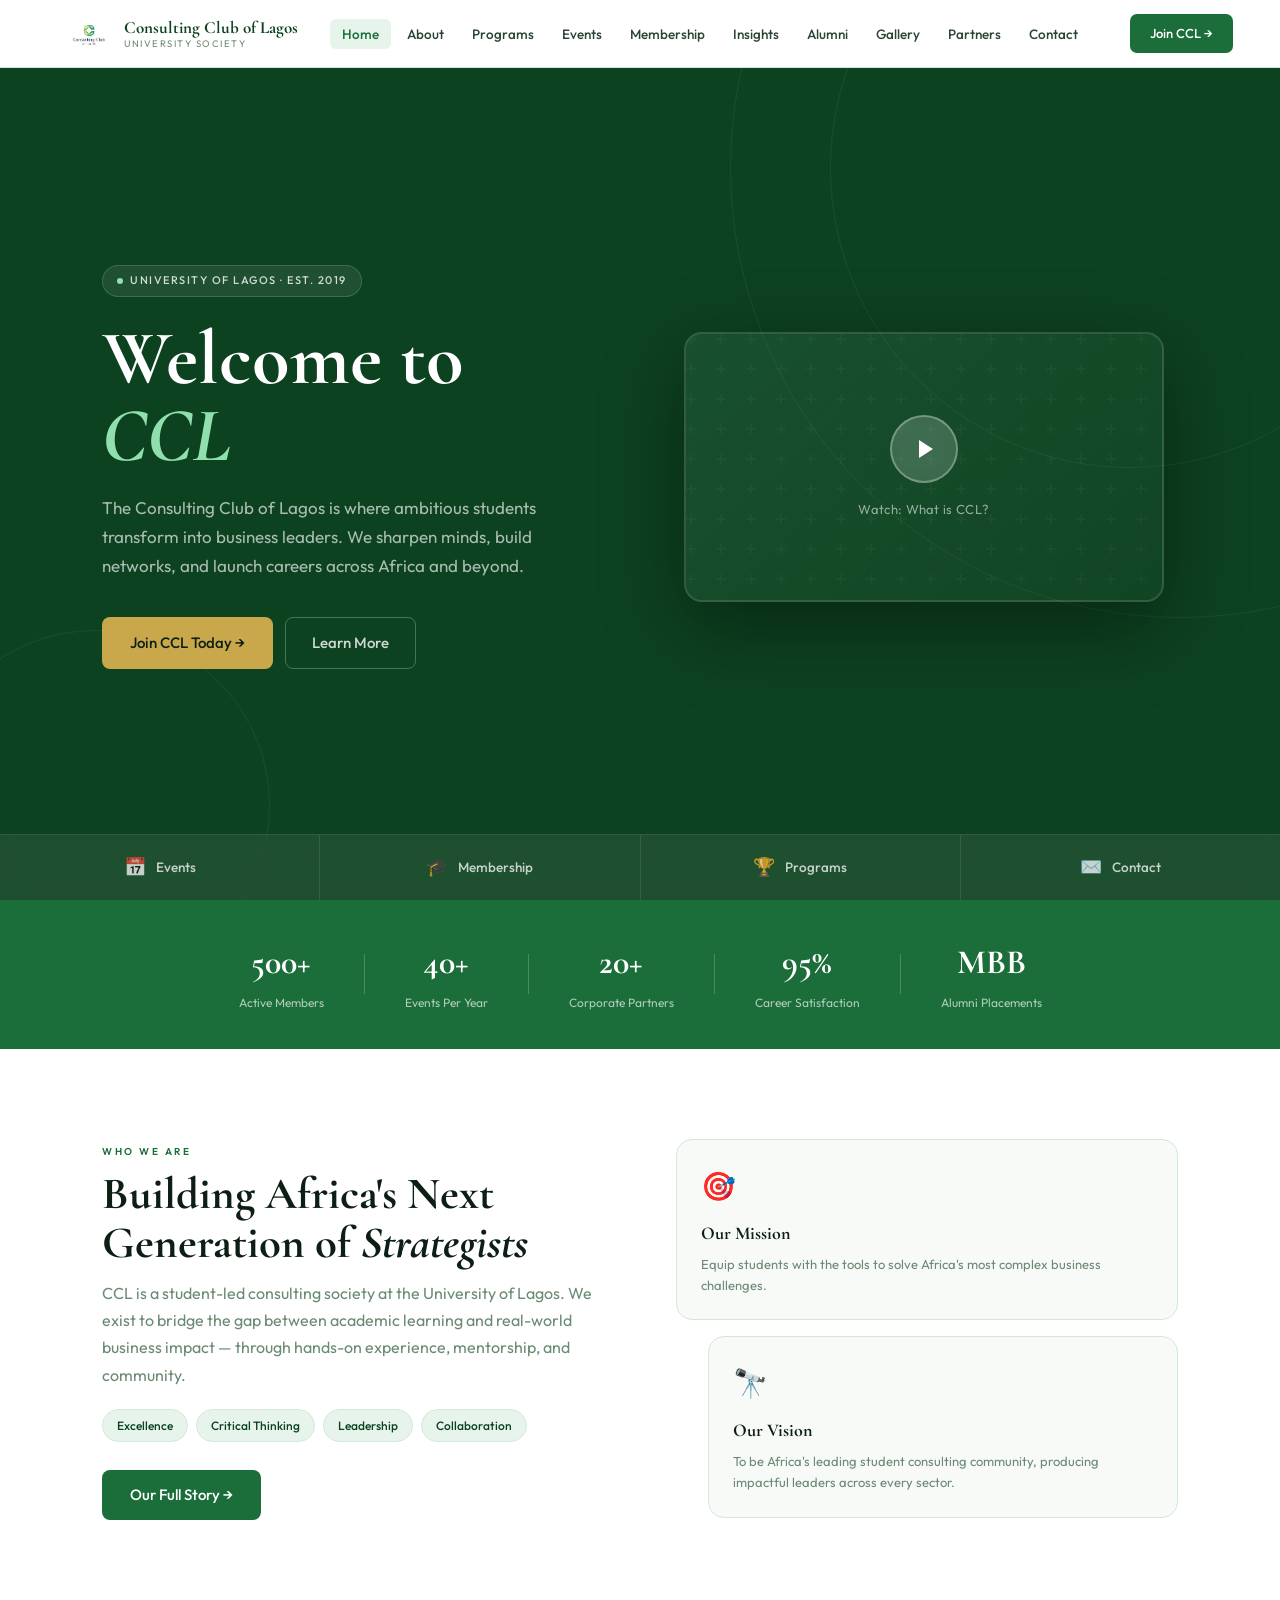
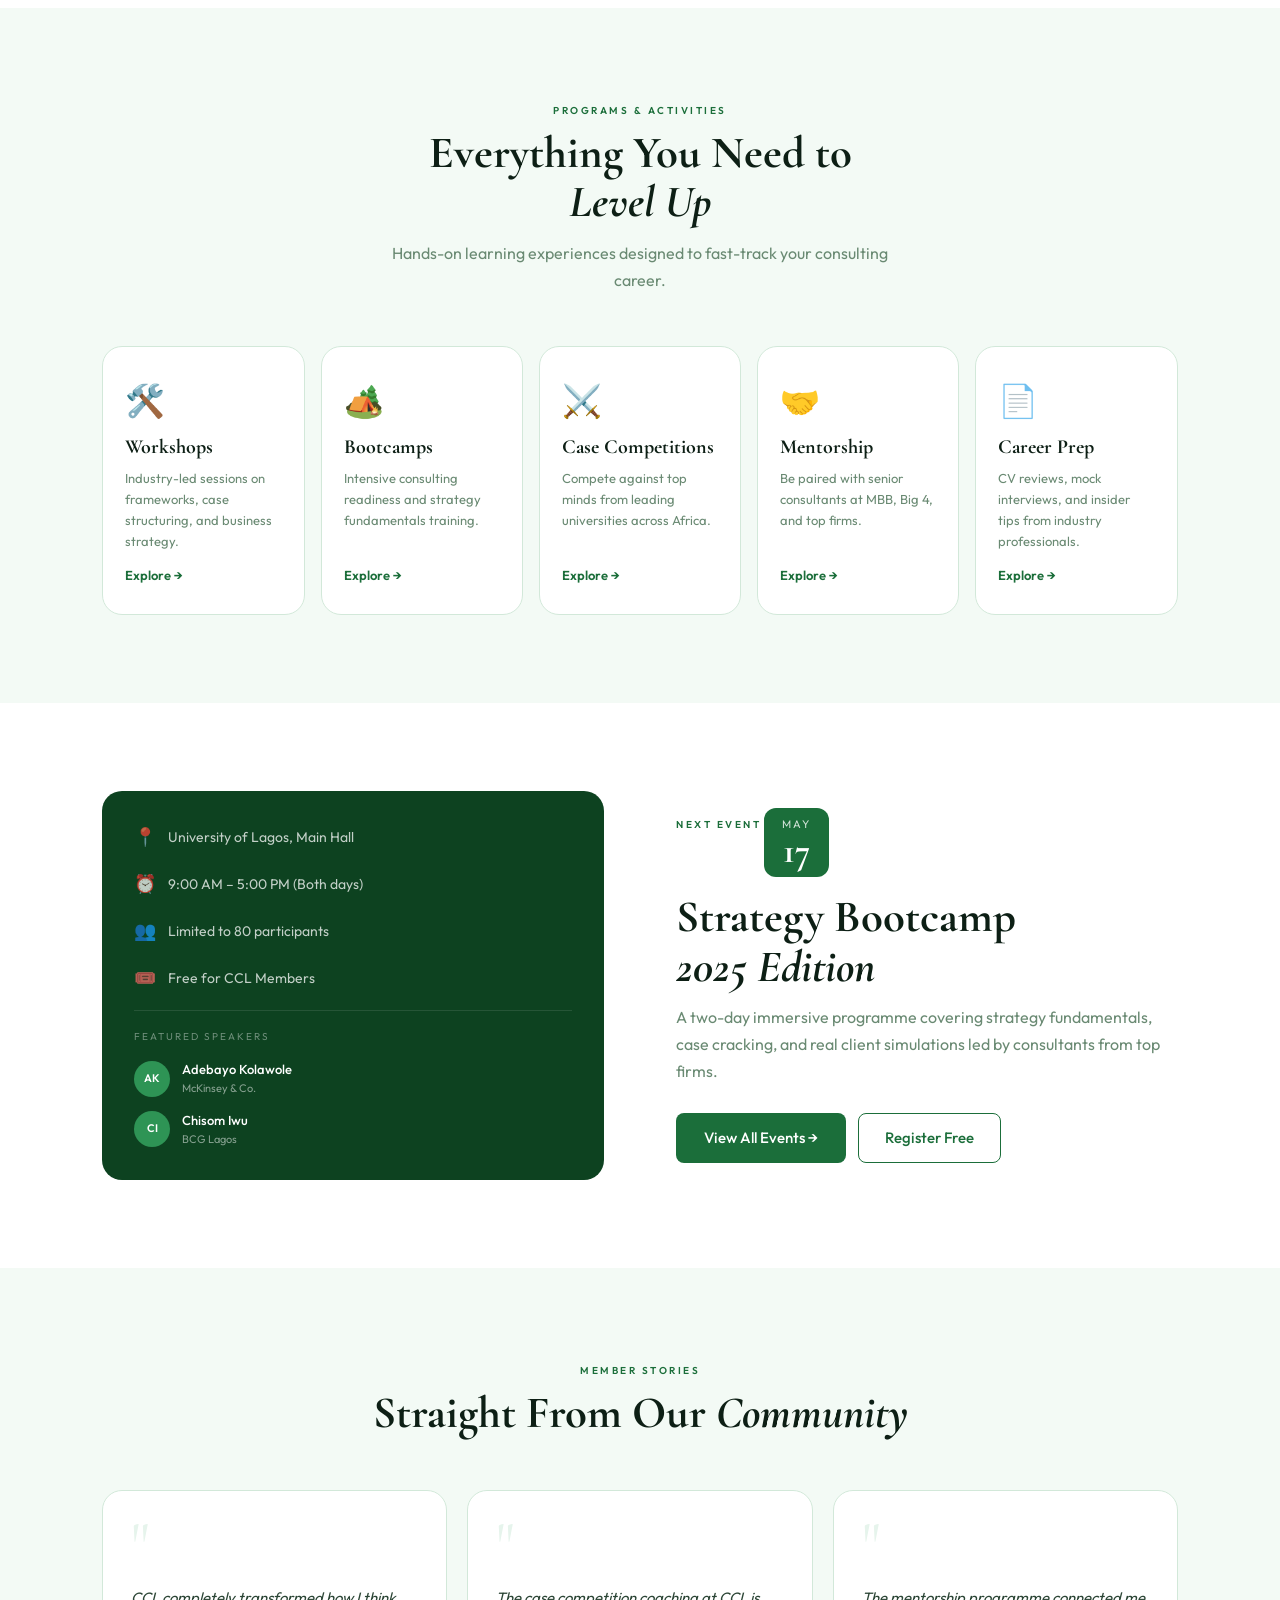
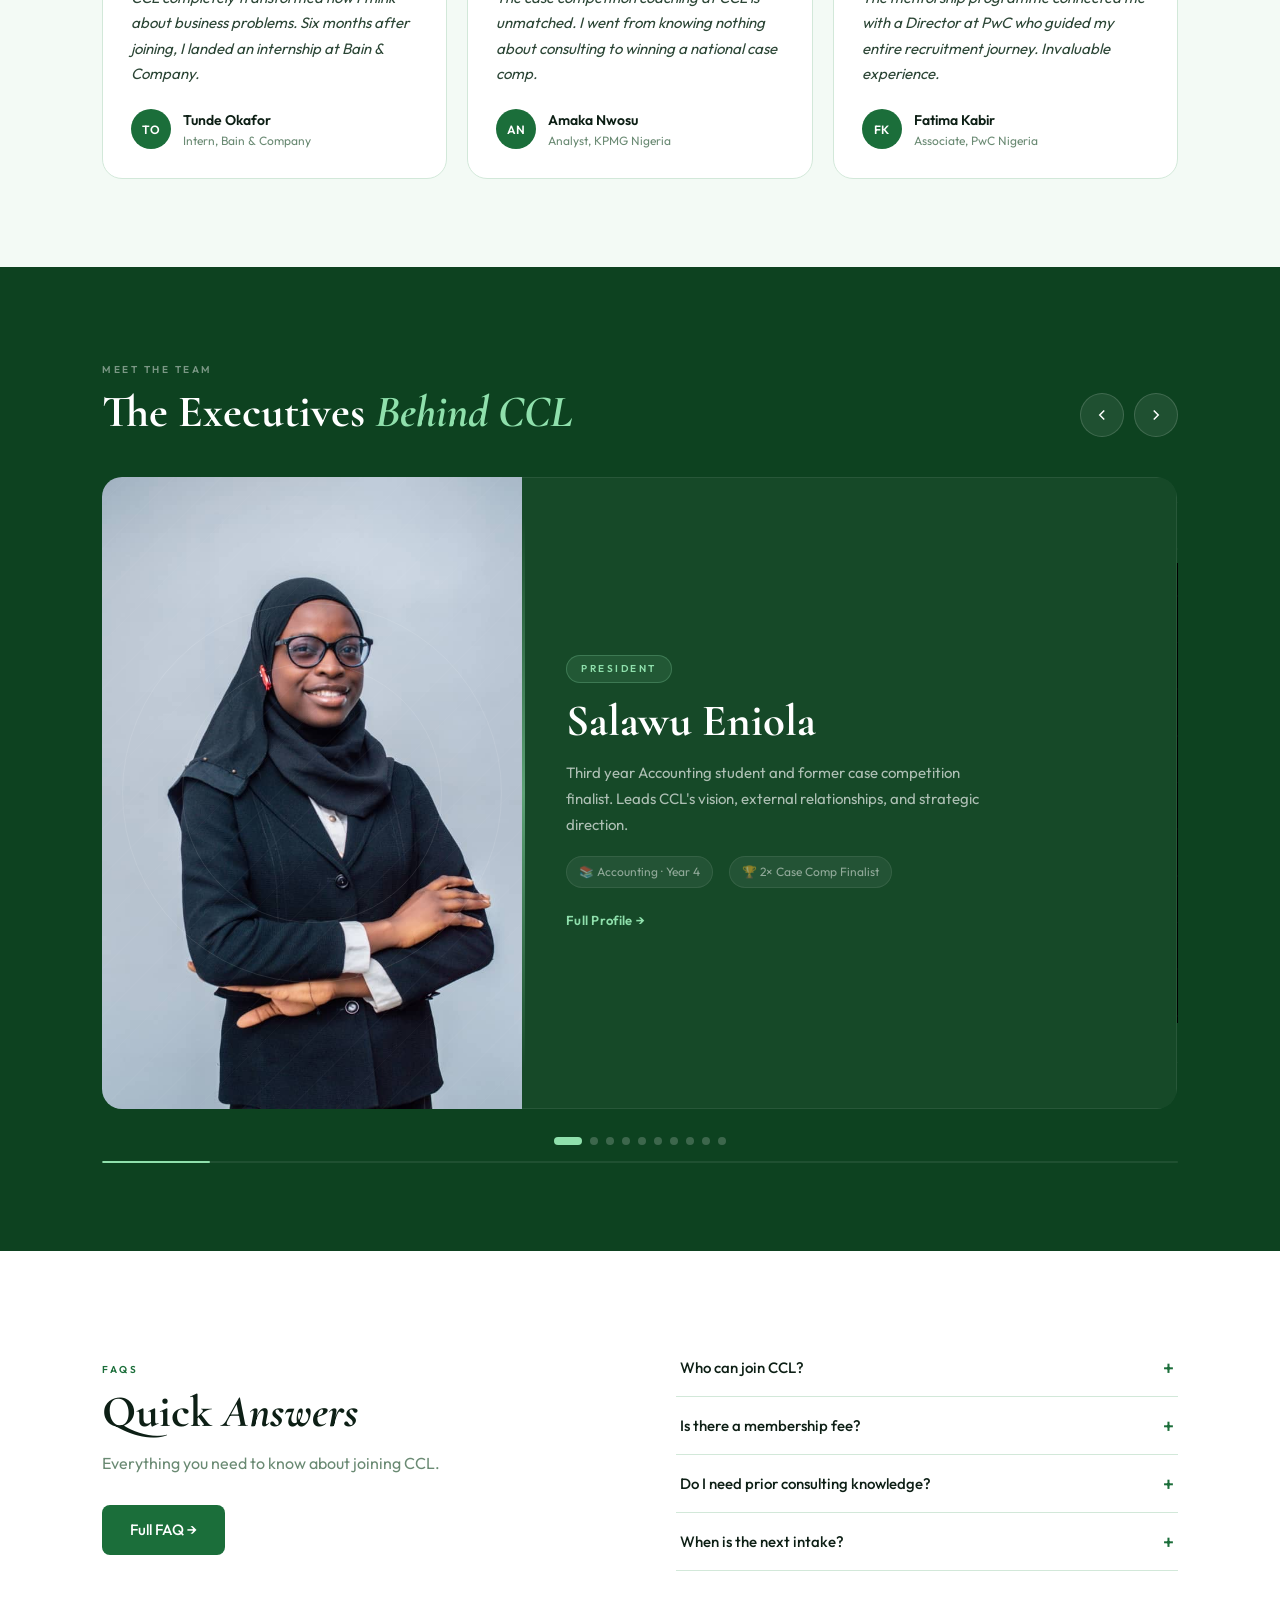
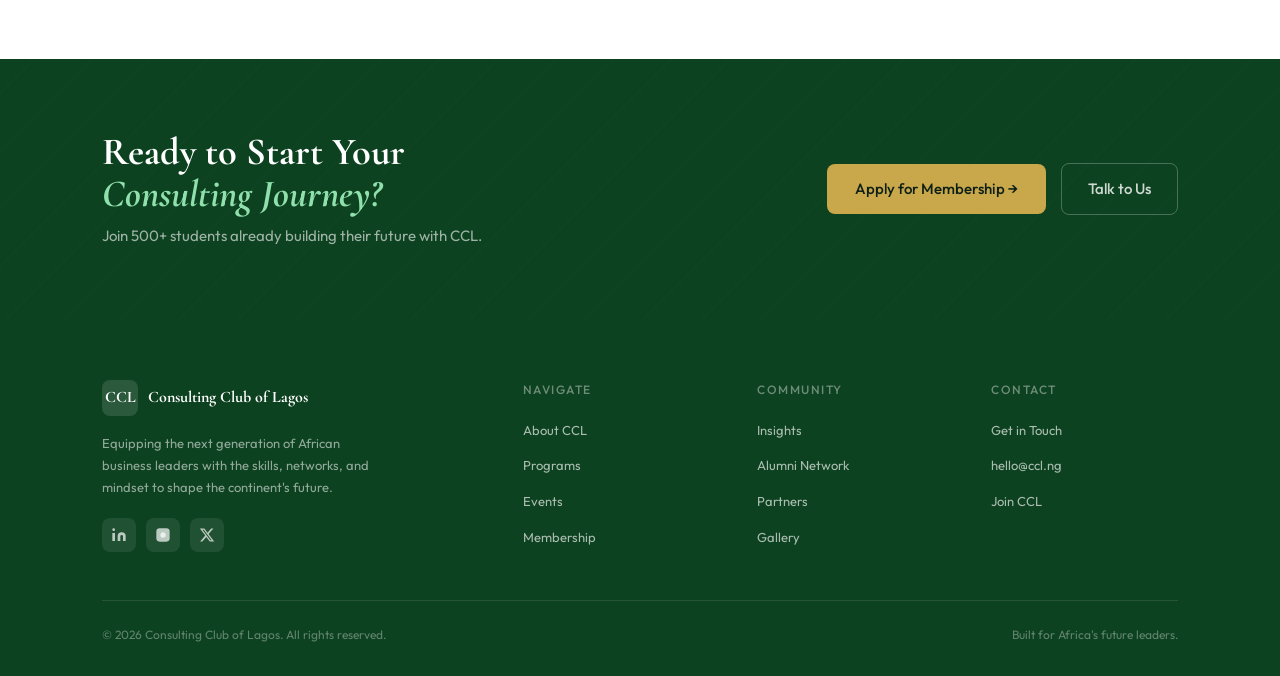
==== index.html @ 68ab82ae "Initial commit" ====
<!DOCTYPE html>
<html lang="en">
<head>
  <meta charset="UTF-8">
  <meta name="viewport" content="width=device-width, initial-scale=1.0">
  <title>Consulting Club of Lagos — Shaping Africa's Next Business Leaders</title>
  <link rel="stylesheet" href="shared.css">
  <link rel="stylesheet" href="index.css">
  <link rel="shortcut icon" href="ccl logo.ico.jpg" type="image/x-icon">
</head>
<body>

<!-- ── HERO ── -->
<section class="hero" id="hero">
  <div class="hero-bg">
    <div class="hero-ring ring-1"></div>
    <div class="hero-ring ring-2"></div>
    <div class="hero-ring ring-3"></div>
  </div>
  <div class="hero-inner">
    <div class="hero-content">
      <div class="hero-badge anim" data-delay="0">
        <span class="badge-dot"></span>
        University of Lagos · Est. 2019
      </div>
      <h1 class="hero-title anim" data-delay="0.1">
        Welcome to <br><em>CCL</em>
      </h1>
      <p class="hero-sub anim" data-delay="0.2">
        The Consulting Club of Lagos is where ambitious students transform into business leaders. We sharpen minds, build networks, and launch careers across Africa and beyond.
      </p>
      <div class="hero-actions anim" data-delay="0.3">
        <a href="membership.html" class="btn btn-gold">Join CCL Today →</a>
        <a href="about.html" class="btn btn-outline-white">Learn More</a>
      </div>
    </div>
    <div class="hero-video-wrap anim" data-delay="0.2">
      <div class="hero-video-frame">
        <div class="video-placeholder">
          <div class="play-btn">
            <svg viewBox="0 0 24 24" fill="white"><polygon points="5,3 19,12 5,21"/></svg>
          </div>
          <div class="video-caption">Watch: What is CCL?</div>
        </div>
      </div>
    </div>
  </div>

  <!-- Quick links -->
  <div class="quick-links anim" data-delay="0.4">
    <a href="events.html" class="ql-item">
      <div class="ql-icon">📅</div>
      <div class="ql-text">Events</div>
    </a>
    <div class="ql-sep"></div>
    <a href="membership.html" class="ql-item">
      <div class="ql-icon">🎓</div>
      <div class="ql-text">Membership</div>
    </a>
    <div class="ql-sep"></div>
    <a href="programs.html" class="ql-item">
      <div class="ql-icon">🏆</div>
      <div class="ql-text">Programs</div>
    </a>
    <div class="ql-sep"></div>
    <a href="contact.html" class="ql-item">
      <div class="ql-icon">✉️</div>
      <div class="ql-text">Contact</div>
    </a>
  </div>
</section>

<!-- ── STATS ── -->
<div class="stats-bar">
  <div class="stat-item anim" data-delay="0">
    <div class="stat-n">500+</div>
    <div class="stat-l">Active Members</div>
  </div>
  <div class="stat-divider"></div>
  <div class="stat-item anim" data-delay="0.05">
    <div class="stat-n">40+</div>
    <div class="stat-l">Events Per Year</div>
  </div>
  <div class="stat-divider"></div>
  <div class="stat-item anim" data-delay="0.1">
    <div class="stat-n">20+</div>
    <div class="stat-l">Corporate Partners</div>
  </div>
  <div class="stat-divider"></div>
  <div class="stat-item anim" data-delay="0.15">
    <div class="stat-n">95%</div>
    <div class="stat-l">Career Satisfaction</div>
  </div>
  <div class="stat-divider"></div>
  <div class="stat-item anim" data-delay="0.2">
    <div class="stat-n">MBB</div>
    <div class="stat-l">Alumni Placements</div>
  </div>
</div>

<!-- ── ABOUT SNAPSHOT ── -->
<section class="sec about-snap">
  <div class="two-col">
    <div class="col-left">
      <span class="tag anim">Who We Are</span>
      <h2 class="section-title anim" data-delay="0.05">Building Africa's Next<br>Generation of <em>Strategists</em></h2>
      <p class="section-sub anim" data-delay="0.1">CCL is a student-led consulting society at the University of Lagos. We exist to bridge the gap between academic learning and real-world business impact — through hands-on experience, mentorship, and community.</p>
      <div class="values-pills anim" data-delay="0.15">
        <span class="vpill">Excellence</span>
        <span class="vpill">Critical Thinking</span>
        <span class="vpill">Leadership</span>
        <span class="vpill">Collaboration</span>
      </div>
      <a href="about.html" class="btn btn-green anim" data-delay="0.2" style="margin-top:28px;">Our Full Story →</a>
    </div>
    <div class="col-right anim" data-delay="0.1">
      <div class="about-visual">
        <div class="av-card av1">
          <div class="av-icon">🎯</div>
          <div class="av-title">Our Mission</div>
          <div class="av-text">Equip students with the tools to solve Africa's most complex business challenges.</div>
        </div>
        <div class="av-card av2">
          <div class="av-icon">🔭</div>
          <div class="av-title">Our Vision</div>
          <div class="av-text">To be Africa's leading student consulting community, producing impactful leaders across every sector.</div>
        </div>
      </div>
    </div>
  </div>
</section>

<!-- ── PROGRAMS PREVIEW ── -->
<section class="sec-alt programs-preview">
  <div class="sec-header anim">
    <span class="tag">Programs & Activities</span>
    <h2 class="section-title">Everything You Need to<br><em>Level Up</em></h2>
    <p class="section-sub">Hands-on learning experiences designed to fast-track your consulting career.</p>
  </div>
  <div class="programs-grid">
    <div class="prog-card anim" data-delay="0">
      <div class="prog-icon">🛠️</div>
      <h3>Workshops</h3>
      <p>Industry-led sessions on frameworks, case structuring, and business strategy.</p>
      <a href="programs.html#workshops" class="prog-link">Explore →</a>
    </div>
    <div class="prog-card anim" data-delay="0.06">
      <div class="prog-icon">🏕️</div>
      <h3>Bootcamps</h3>
      <p>Intensive consulting readiness and strategy fundamentals training.</p>
      <a href="programs.html#bootcamps" class="prog-link">Explore →</a>
    </div>
    <div class="prog-card anim" data-delay="0.12">
      <div class="prog-icon">⚔️</div>
      <h3>Case Competitions</h3>
      <p>Compete against top minds from leading universities across Africa.</p>
      <a href="programs.html#competitions" class="prog-link">Explore →</a>
    </div>
    <div class="prog-card anim" data-delay="0.18">
      <div class="prog-icon">🤝</div>
      <h3>Mentorship</h3>
      <p>Be paired with senior consultants at MBB, Big 4, and top firms.</p>
      <a href="programs.html#mentorship" class="prog-link">Explore →</a>
    </div>
    <div class="prog-card anim" data-delay="0.24">
      <div class="prog-icon">📄</div>
      <h3>Career Prep</h3>
      <p>CV reviews, mock interviews, and insider tips from industry professionals.</p>
      <a href="programs.html#career" class="prog-link">Explore →</a>
    </div>
  </div>
</section>

<!-- ── UPCOMING EVENT ── -->
<section class="sec event-spotlight">
  <div class="two-col reverse">
    <div class="col-left anim">
      <span class="tag">Next Event</span>
      <div class="event-date-badge">
        <span class="edb-month">MAY</span>
        <span class="edb-day">17</span>
      </div>
      <h2 class="section-title" style="margin-top:16px;">Strategy Bootcamp<br><em>2025 Edition</em></h2>
      <p class="section-sub">A two-day immersive programme covering strategy fundamentals, case cracking, and real client simulations led by consultants from top firms.</p>
      <div style="display:flex;gap:12px;margin-top:28px;flex-wrap:wrap;">
        <a href="events.html" class="btn btn-green">View All Events →</a>
        <a href="membership.html" class="btn btn-outline">Register Free</a>
      </div>
    </div>
    <div class="col-right anim" data-delay="0.1">
      <div class="event-visual">
        <div class="ev-detail"><span>📍</span> University of Lagos, Main Hall</div>
        <div class="ev-detail"><span>⏰</span> 9:00 AM – 5:00 PM (Both days)</div>
        <div class="ev-detail"><span>👥</span> Limited to 80 participants</div>
        <div class="ev-detail"><span>🎟️</span> Free for CCL Members</div>
        <div class="ev-speakers">
          <div class="ev-sp-label">Featured Speakers</div>
          <div class="ev-sp-list">
            <div class="ev-sp-item"><div class="sp-av">AK</div><div><div class="sp-name">Adebayo Kolawole</div><div class="sp-firm">McKinsey & Co.</div></div></div>
            <div class="ev-sp-item"><div class="sp-av">CI</div><div><div class="sp-name">Chisom Iwu</div><div class="sp-firm">BCG Lagos</div></div></div>
          </div>
        </div>
      </div>
    </div>
  </div>
</section>

<!-- ── TESTIMONIALS ── -->
<section class="sec-alt testimonials-sec">
  <div class="sec-header anim">
    <span class="tag">Member Stories</span>
    <h2 class="section-title">Straight From Our <em>Community</em></h2>
  </div>
  <div class="testi-grid">
    <div class="testi-card anim" data-delay="0">
      <div class="testi-quote">"</div>
      <p>CCL completely transformed how I think about business problems. Six months after joining, I landed an internship at Bain & Company.</p>
      <div class="testi-author">
        <div class="testi-av">TO</div>
        <div><div class="testi-name">Tunde Okafor</div><div class="testi-role">Intern, Bain & Company</div></div>
      </div>
    </div>
    <div class="testi-card anim" data-delay="0.08">
      <div class="testi-quote">"</div>
      <p>The case competition coaching at CCL is unmatched. I went from knowing nothing about consulting to winning a national case comp.</p>
      <div class="testi-author">
        <div class="testi-av">AN</div>
        <div><div class="testi-name">Amaka Nwosu</div><div class="testi-role">Analyst, KPMG Nigeria</div></div>
      </div>
    </div>
    <div class="testi-card anim" data-delay="0.16">
      <div class="testi-quote">"</div>
      <p>The mentorship programme connected me with a Director at PwC who guided my entire recruitment journey. Invaluable experience.</p>
      <div class="testi-author">
        <div class="testi-av">FK</div>
        <div><div class="testi-name">Fatima Kabir</div><div class="testi-role">Associate, PwC Nigeria</div></div>
      </div>
    </div>
  </div>
</section>


<!-- exec slideshow -->

<section class="sec exec-slideshow-sec">
  <div class="exec-header anim">
    <div>
      <span class="tag">Meet the Team</span>
      <h2 class="section-title">The Executives <em>Behind CCL</em></h2>
    </div>
    <div class="exec-nav-btns">
      <button class="exec-nav-btn" id="execPrev" aria-label="Previous">
        <svg viewBox="0 0 24 24" fill="none" stroke="currentColor" stroke-width="2"><polyline points="15,18 9,12 15,6"/></svg>
      </button>
      <button class="exec-nav-btn" id="execNext" aria-label="Next">
        <svg viewBox="0 0 24 24" fill="none" stroke="currentColor" stroke-width="2"><polyline points="9,6 15,12 9,18"/></svg>
      </button>
    </div>
  </div>

  <div class="exec-slideshow-wrap anim" data-delay="0.1">
    <div class="exec-track" id="execTrack">

      <!-- Slide 1 -->
      <div class="exec-slide" data-index="0">
        <div class="exec-photo-block" style="--bg:#1B6E3A;">
          <img src="IMG_0569 - salawu Eniola.jpeg" alt="Adaeze Okonkwo">
          <!-- <div class="exec-monogram">AO</div> -->
          <div class="exec-photo-deco">
            <div class="epd-ring r1"></div>
            <div class="epd-ring r2"></div>
          </div>
        </div>
        <div class="exec-overlay">
          <div class="exec-role-tag">President</div>
          <h3 class="exec-name">Salawu Eniola</h3>
          <p class="exec-bio">Third year Accounting student and former case competition finalist. Leads CCL's vision, external relationships, and strategic direction.</p>
          <div class="exec-details">
            <span class="exec-detail-item">📚 Accounting · Year 4</span>
            <span class="exec-detail-item">🏆 2× Case Comp Finalist</span>
          </div>
          <a href="about.html" class="exec-link">Full Profile →</a>
        </div>
      </div>

      <!-- Slide 2 -->
      <div class="exec-slide" data-index="1">
        <div class="exec-photo-block" style="--bg:#0D4220;">
          <img src="ICEYY.jpg" alt="">
          <!-- <div class="exec-monogram">BF</div> -->
          <div class="exec-photo-deco">
            <div class="epd-ring r1"></div>
            <div class="epd-ring r2"></div>
          </div>
        </div>
        <div class="exec-overlay">
          <div class="exec-role-tag">VP, Programs</div>
          <h3 class="exec-name">Kafilat Oyindamola</h3>
          <p class="exec-bio">Final year Psychology student specialising in strategy. Designs and leads all CCL workshops, bootcamps, and training programmes.</p>
          <div class="exec-details">
            <span class="exec-detail-item">📚 Psychology · Year 4</span>
            <span class="exec-detail-item">🛠️ 12+ Workshops Delivered</span>
          </div>
          <a href="about.html" class="exec-link">Full Profile →</a>
        </div>
      </div>

      <!-- Slide 3 -->
      <div class="exec-slide" data-index="2">
        <div class="exec-photo-block" style="--bg:#2E9455;">
          <img src="TAOFIKAT.jpg" alt="">
          <!-- <div class="exec-monogram">ZK</div> -->
          <div class="exec-photo-deco">
            <div class="epd-ring r1"></div>
            <div class="epd-ring r2"></div>
          </div>
        </div>
        <div class="exec-overlay">
          <div class="exec-role-tag">VP, Partnerships</div>
          <h3 class="exec-name">Zainab Karimi</h3>
          <p class="exec-bio">Final year Finance & Management student managing CCL's corporate sponsor relationships, mentor network, and university partnerships.</p>
          <div class="exec-details">
            <span class="exec-detail-item">📚 Finance & Mgmt · Year 4</span>
            <span class="exec-detail-item">🤝 20+ Partner Relations</span>
          </div>
          <a href="about.html" class="exec-link">Full Profile →</a>
        </div>
      </div>

      <!-- Slide 4 -->
      <div class="exec-slide" data-index="3">
        <div class="exec-photo-block" style="--bg:#2E9455;">
          <img src="OMOTOLANI.jpg" alt="">
          <!-- <div class="exec-monogram">EM</div> -->
          <div class="exec-photo-deco">
            <div class="epd-ring r1"></div>
            <div class="epd-ring r2"></div>
          </div>
        </div>
        <div class="exec-overlay">
          <div class="exec-role-tag">VP, Membership & Community</div>
          <h3 class="exec-name">Emeka Mbadiwe</h3>
          <p class="exec-bio">Computer Science & Business student responsible for member onboarding, engagement, and the CCL community experience.</p>
          <div class="exec-details">
            <span class="exec-detail-item">📚 CS & Business · Year 3</span>
            <span class="exec-detail-item">👥 500+ Members Managed</span>
          </div>
          <a href="about.html" class="exec-link">Full Profile →</a>
        </div>
      </div>

      <!-- Slide 5 -->
      <div class="exec-slide" data-index="4">
        <div class="exec-photo-block" style="--bg:#1B6E3A;">
          <img src="IDERA.jpg" alt="">
          <!-- <div class="exec-monogram">TL</div> -->
          <div class="exec-photo-deco">
            <div class="epd-ring r1"></div>
            <div class="epd-ring r2"></div>
          </div>
        </div>
        <div class="exec-overlay">
          <div class="exec-role-tag">Director of Communications</div>
          <h3 class="exec-name">Temi Lawson</h3>
          <p class="exec-bio">Mass Communication student shaping CCL's brand, social media presence, newsletter, and all public-facing communications.</p>
          <div class="exec-details">
            <span class="exec-detail-item">📚 Mass Comm · Year 3</span>
            <span class="exec-detail-item">📣 3K+ Social Followers</span>
          </div>
          <a href="about.html" class="exec-link">Full Profile →</a>
        </div>
      </div>

      <!-- Slide 6 -->
      <div class="exec-slide" data-index="5">
        <div class="exec-photo-block" style="--bg:#0D4220;">
          <img src="ISRAEL.jpg" alt="">
          <!-- <div class="exec-monogram">RO</div> -->
          <div class="exec-photo-deco">
            <div class="epd-ring r1"></div>
            <div class="epd-ring r2"></div>
          </div>
        </div>
        <div class="exec-overlay">
          <div class="exec-role-tag">Director of Research</div>
          <h3 class="exec-name">Remi Oduola</h3>
          <p class="exec-bio">Economics & Statistics student leading CCL's research arm — producing reports, case briefings, and the annual consulting landscape analysis.</p>
          <div class="exec-details">
            <span class="exec-detail-item">📚 Economics & Stats · Year 4</span>
            <span class="exec-detail-item">📊 4 Reports Published</span>
          </div>
          <a href="about.html" class="exec-link">Full Profile →</a>
        </div>
      </div>


      <!-- Slide 7 -->
      <div class="exec-slide" data-index="6">
        <div class="exec-photo-block" style="--bg:#0D4220;">
          <img src="PROMISE.jpg" alt="">
          <!-- <div class="exec-monogram">RO</div> -->
          <div class="exec-photo-deco">
            <div class="epd-ring r1"></div>
            <div class="epd-ring r2"></div>
          </div>
        </div>
        <div class="exec-overlay">
          <div class="exec-role-tag">Director of Research</div>
          <h3 class="exec-name">Remi Oduola</h3>
          <p class="exec-bio">Economics & Statistics student leading CCL's research arm — producing reports, case briefings, and the annual consulting landscape analysis.</p>
          <div class="exec-details">
            <span class="exec-detail-item">📚 Economics & Stats · Year 4</span>
            <span class="exec-detail-item">📊 4 Reports Published</span>
          </div>
          <a href="about.html" class="exec-link">Full Profile →</a>
        </div>
      </div>


         <!-- Slide 8 -->
      <div class="exec-slide" data-index="7">
        <div class="exec-photo-block" style="--bg:#0D4220;">
          <img src="CHIDIEBERE.jpg" alt="">
          <!-- <div class="exec-monogram">RO</div> -->
          <div class="exec-photo-deco">
            <div class="epd-ring r1"></div>
            <div class="epd-ring r2"></div>
          </div>
        </div>
        <div class="exec-overlay">
          <div class="exec-role-tag">Director of Research</div>
          <h3 class="exec-name">Remi Oduola</h3>
          <p class="exec-bio">Economics & Statistics student leading CCL's research arm — producing reports, case briefings, and the annual consulting landscape analysis.</p>
          <div class="exec-details">
            <span class="exec-detail-item">📚 Economics & Stats · Year 4</span>
            <span class="exec-detail-item">📊 4 Reports Published</span>
          </div>
          <a href="about.html" class="exec-link">Full Profile →</a>
        </div>
      </div>

         <!-- Slide 9 -->
      <div class="exec-slide" data-index="8">
        <div class="exec-photo-block" style="--bg:#0D4220;">
          <img src="Abigeal1.jpg" alt="Abigael">
          <!-- <div class="exec-monogram">RO</div> -->
          <div class="exec-photo-deco">
            <div class="epd-ring r1"></div>
            <div class="epd-ring r2"></div>
          </div>
        </div>
        <div class="exec-overlay">
          <div class="exec-role-tag">Director of Research</div>
          <h3 class="exec-name">Remi Oduola</h3>
          <p class="exec-bio">Economics & Statistics student leading CCL's research arm — producing reports, case briefings, and the annual consulting landscape analysis.</p>
          <div class="exec-details">
            <span class="exec-detail-item">📚 Economics & Stats · Year 4</span>
            <span class="exec-detail-item">📊 4 Reports Published</span>
          </div>
          <a href="about.html" class="exec-link">Full Profile →</a>
        </div>
      </div>


         <!-- Slide 10 -->
      <div class="exec-slide" data-index="9 ">
        <div class="exec-photo-block" style="--bg:#0D4220;">
          <img src="DAVID.jpg" alt="David">
          <!-- <div class="exec-monogram">RO</div> -->
          <div class="exec-photo-deco">
            <div class="epd-ring r1"></div>
            <div class="epd-ring r2"></div>
          </div>
        </div>
        <div class="exec-overlay">
          <div class="exec-role-tag">Director of Research</div>
          <h3 class="exec-name">Remi Oduola</h3>
          <p class="exec-bio">Economics & Statistics student leading CCL's research arm — producing reports, case briefings, and the annual consulting landscape analysis.</p>
          <div class="exec-details">
            <span class="exec-detail-item">📚 Economics & Stats · Year 4</span>
            <span class="exec-detail-item">📊 4 Reports Published</span>
          </div>
          <a href="about.html" class="exec-link">Full Profile →</a>
        </div>
      </div>




    </div><!-- /exec-track -->

    <!-- Dots -->
    <div class="exec-dots" id="execDots"></div>

    <!-- Progress bar -->
    <div class="exec-progress-bar"><div class="exec-progress-fill" id="execProgress"></div></div>
  </div>
</section>













<!-- ── FAQ SNIPPET ── -->
<section class="sec faq-sec">
  <div class="two-col">
    <div class="col-left">
      <span class="tag anim">FAQs</span>
      <h2 class="section-title anim" data-delay="0.05">Quick <em>Answers</em></h2>
      <p class="section-sub anim" data-delay="0.1">Everything you need to know about joining CCL.</p>
      <a href="membership.html#faq" class="btn btn-green anim" data-delay="0.15" style="margin-top:28px;">Full FAQ →</a>
    </div>
    <div class="col-right">
      <div class="faq-list">
        <div class="faq-item anim" data-delay="0">
          <button class="faq-q">Who can join CCL?<span>+</span></button>
          <div class="faq-a">Any student currently enrolled at a Lagos university can apply. We welcome all departments and levels.</div>
        </div>
        <div class="faq-item anim" data-delay="0.05">
          <button class="faq-q">Is there a membership fee?<span>+</span></button>
          <div class="faq-a">There is a small annual dues that covers your access to all programs, events, and resources throughout the year.</div>
        </div>
        <div class="faq-item anim" data-delay="0.1">
          <button class="faq-q">Do I need prior consulting knowledge?<span>+</span></button>
          <div class="faq-a">Absolutely not. CCL is designed to build you from the ground up. Curiosity and drive are the only requirements.</div>
        </div>
        <div class="faq-item anim" data-delay="0.15">
          <button class="faq-q">When is the next intake?<span>+</span></button>
          <div class="faq-a">We accept new members every semester. Follow our social media or subscribe for announcements.</div>
        </div>
      </div>
    </div>
  </div>
</section>

<!-- ── CTA BANNER ── -->
<section class="cta-banner">
  <div class="cta-banner-inner anim">
    <div class="cta-banner-left">
      <h2>Ready to Start Your<br><em>Consulting Journey?</em></h2>
      <p>Join 500+ students already building their future with CCL.</p>
    </div>
    <div class="cta-banner-right">
      <a href="membership.html" class="btn btn-gold">Apply for Membership →</a>
      <a href="contact.html" class="btn btn-outline-white" style="margin-left:12px;">Talk to Us</a>
    </div>
  </div>
</section>

<script src="nav.js"></script>
<script src="index.js"></script>
</body>
</html>
---- shared.css ----
/* ============================================
   CCL — Consulting Club of Lagos
   shared.css — Global Styles
   ============================================ */

@import url('https://fonts.googleapis.com/css2?family=Cormorant+Garamond:ital,wght@0,400;0,600;0,700;1,400;1,600&family=Outfit:wght@300;400;500;600&display=swap');

*, *::before, *::after { margin: 0; padding: 0; box-sizing: border-box; }

:root {
  --green:        #1B6E3A;
  --green-dark:   #0D4220;
  --green-mid:    #2E9455;
  --green-light:  #E6F4EC;
  --green-pale:   #F3FAF5;
  --gold:         #C9A84C;
  --gold-light:   #F7EDD4;
  --white:        #FFFFFF;
  --off-white:    #F8FAF8;
  --ink:          #0D1F15;
  --ink-mid:      #2B4535;
  --ink-muted:    #6A8A73;
  --border:       #D2E8D9;
  --border-dark:  #AECFB8;
  --radius:       12px;
  --radius-lg:    20px;
  --nav-h:        68px;
}

html { scroll-behavior: smooth; }

body {
  font-family: 'Outfit', sans-serif;
  background: var(--white);
  color: var(--ink);
  overflow-x: hidden;
  line-height: 1.6;
}

img {
   max-width: 100%; 
   display: block; 
   background-color: none;
   /* border: 10px solid rgb(228, 252, 16); */
  }
a  { color: inherit; text-decoration: none; }

/* ─── TYPOGRAPHY ─── */
.display { font-family: 'Cormorant Garamond', serif; }

h1,h2,h3 { font-family: 'Cormorant Garamond', serif; line-height: 1.1; }

/* ─── SHARED UTILITY ─── */
.tag {
  display: inline-block;
  font-size: 10px; letter-spacing: 2.5px; text-transform: uppercase;
  font-weight: 600; color: var(--green); margin-bottom: 10px;
}

.section-title {
  font-size: clamp(30px, 3.5vw, 48px);
  font-weight: 700; color: var(--ink);
}

.section-sub {
  font-size: 16px; color: var(--ink-muted);
  max-width: 520px; line-height: 1.7; margin-top: 12px;
}

/* ─── BUTTONS ─── */
.btn {
  display: inline-flex; align-items: center; gap: 7px;
  font-family: 'Outfit', sans-serif; font-weight: 500;
  border: none; cursor: pointer; transition: all 0.2s; text-decoration: none;
}

.btn-green {
  background: var(--green); color: #fff;
  padding: 13px 28px; border-radius: 8px; font-size: 15px;
}
.btn-green:hover { background: var(--green-dark); transform: translateY(-1px); }

.btn-outline {
  background: transparent; color: var(--green);
  padding: 12px 26px; border-radius: 8px; font-size: 15px;
  border: 1.5px solid var(--green);
}
.btn-outline:hover { background: var(--green-light); }

.btn-gold {
  background: var(--gold); color: var(--ink);
  padding: 13px 28px; border-radius: 8px; font-size: 15px;
}
.btn-gold:hover { background: #b8942f; color: #fff; transform: translateY(-1px); }

.btn-white {
  background: #fff; color: var(--green-dark);
  padding: 13px 28px; border-radius: 8px; font-size: 15px; font-weight: 600;
}
.btn-white:hover { opacity: 0.9; transform: translateY(-1px); }

/* ─── NAV ─── */
.site-nav {
  position: fixed; top: 0; left: 0; right: 0; z-index: 200;
  height: var(--nav-h);
  background: rgba(255,255,255,0.96);
  backdrop-filter: blur(14px);
  border-bottom: 1px solid var(--border);
  display: flex; align-items: center;
  padding: 0 5%;
  gap: 32px;
}

.nav-logo {
  display: flex; align-items: center; gap: 10px; flex-shrink: 0;
}

img {
   max-width: 100%;
   display: block;
   /* border: 10px solid rgb(228, 252, 16); */
}

.nav-logo-mark img {
  width: 100%;
  height: 100%;
  object-fit: contain;
}
a  { color: inherit; text-decoration: none; }


.nav-logo-mark {
  /* border: 10px solid pink; */
  width: 50px; height: 50px;
  /* background: var(--green); border-radius: 9px; */
  display: flex; align-items: center; justify-content: center;
  font-family: 'Cormorant Garamond', serif;
  font-weight: 700; font-size: 18px; color: #fff; letter-spacing: -1px;
}

.nav-logo-text {
  font-family: 'Cormorant Garamond', serif;
  font-weight: 700; font-size: 17px; color: var(--green-dark); line-height: 1.1;
}

.nav-logo-sub {
  font-family: 'Outfit', sans-serif;
  font-size: 9.5px; color: var(--ink-muted); letter-spacing: 1.5px;
  text-transform: uppercase; display: block; font-weight: 400;
}

.nav-links {
  display: flex; align-items: center; gap: 4px;
  list-style: none; margin-left: auto;
}

.nav-links a {
  font-size: 13.5px; font-weight: 500; color: var(--ink-mid);
  padding: 6px 12px; border-radius: 6px;
  transition: color 0.2s, background 0.2s;
}
.nav-links a:hover, .nav-links a.active { color: var(--green); background: var(--green-light); }

.nav-cta-btn {
  background: var(--green); color: #fff;
  padding: 9px 20px; border-radius: 7px;
  font-size: 13px; font-weight: 500; margin-left: 8px;
  transition: background 0.2s; white-space: nowrap;
}
.nav-cta-btn:hover { background: var(--green-dark); }

/* Hamburger */
.nav-hamburger {
  display: none; flex-direction: column; gap: 5px;
  cursor: pointer; padding: 6px; margin-left: auto;
  background: none; border: none;
}
.nav-hamburger span {
  display: block; width: 22px; height: 2px;
  background: var(--ink); border-radius: 2px;
  transition: all 0.25s;
}

/* Mobile nav */
.nav-mobile-menu {
  display: none; flex-direction: column; gap: 0;
  position: fixed; top: var(--nav-h); left: 0; right: 0;
  background: white; border-bottom: 1px solid var(--border);
  z-index: 199; padding: 16px 5% 24px;
  box-shadow: 0 8px 32px rgba(0,0,0,0.08);
}
.nav-mobile-menu.open { display: flex; }
.nav-mobile-menu a {
  padding: 12px 4px; font-size: 15px; font-weight: 500;
  color: var(--ink-mid); border-bottom: 1px solid var(--border);
}
.nav-mobile-menu a:last-child { border-bottom: none; }

/* ─── PAGE HERO (reusable) ─── */
.page-hero {
  margin-top: var(--nav-h);
  background: var(--green-dark);
  padding: 72px 8% 64px;
  position: relative; overflow: hidden;
}

.page-hero::before {
  content: '';
  position: absolute; inset: 0;
  background: repeating-linear-gradient(
    -45deg, transparent, transparent 48px,
    rgba(255,255,255,0.018) 48px, rgba(255,255,255,0.018) 49px
  );
}

.page-hero-inner { position: relative; z-index: 2; }

.page-hero .tag { color: rgba(255,255,255,0.5); }

.page-hero h1 {
  font-size: clamp(36px, 5vw, 60px);
  color: white; font-weight: 700; margin-bottom: 14px;
}

.page-hero h1 em { font-style: italic; color: #8FE0AC; }

.page-hero p {
  font-size: 17px; color: rgba(255,255,255,0.65);
  max-width: 540px; line-height: 1.7;
}

/* ─── SECTION PAD ─── */
.sec { padding: 88px 8%; }
.sec-alt { padding: 88px 8%; background: var(--green-pale); }
.sec-dark { padding: 88px 8%; background: var(--green-dark); }

/* ─── CARD ─── */
.card {
  background: var(--off-white);
  border: 1px solid var(--border);
  border-radius: var(--radius-lg);
  padding: 28px;
  transition: transform 0.2s, box-shadow 0.2s;
}
.card:hover { transform: translateY(-4px); box-shadow: 0 12px 40px rgba(27,110,58,0.10); }

/* ─── FOOTER ─── */
.site-footer {
  background: var(--green-dark);
  color: rgba(255,255,255,0.75);
  padding: 60px 8% 32px;
}

.footer-grid {
  display: grid;
  grid-template-columns: 2fr 1fr 1fr 1fr;
  gap: 48px;
  padding-bottom: 48px;
  border-bottom: 1px solid rgba(255,255,255,0.1);
}

.footer-brand-col .footer-logo {
  display: flex; align-items: center; gap: 10px; margin-bottom: 16px;
}

.footer-logo-mark {
  width: 36px; height: 36px; background: rgba(255,255,255,0.12);
  border-radius: 8px; display: flex; align-items: center; justify-content: center;
  font-family: 'Cormorant Garamond', serif; font-size: 16px; font-weight: 700; color: white;
}

.footer-logo-name {
  font-family: 'Cormorant Garamond', serif;
  font-size: 16px; font-weight: 700; color: white;
}

.footer-desc {
  font-size: 13px; line-height: 1.7; max-width: 280px;
  color: rgba(255,255,255,0.55);
}

.footer-social { display: flex; gap: 10px; margin-top: 20px; }

.social-btn {
  width: 34px; height: 34px;
  background: rgba(255,255,255,0.08);
  border-radius: 8px;
  display: flex; align-items: center; justify-content: center;
  transition: background 0.2s;
}
.social-btn:hover { background: rgba(255,255,255,0.18); }
.social-btn svg { width: 16px; height: 16px; fill: rgba(255,255,255,0.7); }

.footer-col h4 {
  font-size: 12px; letter-spacing: 1.5px; text-transform: uppercase;
  color: rgba(255,255,255,0.4); font-weight: 500;
  margin-bottom: 18px; font-family: 'Outfit', sans-serif;
}

.footer-col ul { list-style: none; display: flex; flex-direction: column; gap: 10px; }
.footer-col a { font-size: 13px; color: rgba(255,255,255,0.65); transition: color 0.2s; }
.footer-col a:hover { color: white; }

.footer-bottom {
  display: flex; justify-content: space-between; align-items: center;
  padding-top: 24px; flex-wrap: wrap; gap: 12px;
}

.footer-copy { font-size: 12px; color: rgba(255,255,255,0.35); }
.footer-back { font-size: 12px; color: rgba(255,255,255,0.35); }

/* ─── ANIMATIONS ─── */
@keyframes fadeUp {
  from { opacity: 0; transform: translateY(18px); }
  to   { opacity: 1; transform: translateY(0); }
}
@keyframes fadeIn {
  from { opacity: 0; }
  to   { opacity: 1; }
}

.anim { opacity: 0; }
.anim.visible { animation: fadeUp 0.55s ease forwards; }

/* ─── RESPONSIVE ─── */
@media (max-width: 960px) {
  .footer-grid { grid-template-columns: 1fr 1fr; gap: 32px; }
  .nav-links, .nav-cta-btn { display: none; }
  .nav-hamburger { display: flex; }
  .sec, .sec-alt, .sec-dark { padding: 64px 5%; }
  .page-hero { padding: 56px 5% 48px; }
}

@media (max-width: 600px) {
  .footer-grid { grid-template-columns: 1fr; gap: 28px; }
  .sec, .sec-alt, .sec-dark { padding: 52px 4%; }
  .page-hero { padding: 44px 4% 36px; }
  .footer-bottom { flex-direction: column; align-items: flex-start; }
}
---- index.css ----
/* ── INDEX PAGE ── */

/* HERO */
.hero {
  margin-top: var(--nav-h);
  background: var(--green-dark);
  min-height: calc(100vh - var(--nav-h));
  position: relative; overflow: hidden;
  display: flex; flex-direction: column;
}

.hero-bg {
  position: absolute; inset: 0; pointer-events: none;
}

.hero-ring {
  position: absolute; border-radius: 50%;
  border: 1px solid rgba(255,255,255,0.06);
}
.ring-1 { width: 600px; height: 600px; top: -200px; right: -150px; }
.ring-2 { width: 900px; height: 900px; top: -350px; right: -350px; }
.ring-3 { width: 350px; height: 350px; bottom: -80px; left: -80px; }

.hero-inner {
  flex: 1; display: grid; grid-template-columns: 1fr 1fr;
  align-items: center; gap: 60px;
  padding: 72px 8% 40px;
  position: relative; z-index: 2;
}

.hero-content {}

.hero-badge {
  display: inline-flex; align-items: center; gap: 7px;
  background: rgba(255,255,255,0.08); border: 1px solid rgba(255,255,255,0.15);
  color: rgba(255,255,255,0.8); font-size: 11px; font-weight: 500;
  letter-spacing: 1.5px; text-transform: uppercase;
  padding: 6px 14px; border-radius: 100px; margin-bottom: 24px;
}

.badge-dot {
  width: 6px; height: 6px; border-radius: 50%;
  background: #8FE0AC; flex-shrink: 0;
  animation: pulse 2s ease-in-out infinite;
}

@keyframes pulse {
  0%,100% { opacity: 1; transform: scale(1); }
  50% { opacity: 0.6; transform: scale(1.3); }
}

.hero-title {
  font-size: clamp(48px, 6vw, 88px);
  font-weight: 700; color: white; line-height: 1.0;
  margin-bottom: 20px;
}
.hero-title em { font-style: italic; color: #8FE0AC; }

.hero-sub {
  font-size: 17px; color: rgba(255,255,255,0.65);
  max-width: 440px; line-height: 1.7; margin-bottom: 36px;
}

.hero-actions { display: flex; gap: 12px; flex-wrap: wrap; }

.btn-outline-white {
  display: inline-flex; align-items: center; gap: 7px;
  font-family: 'Outfit', sans-serif; font-weight: 500;
  background: transparent; color: rgba(255,255,255,0.8);
  padding: 13px 26px; border-radius: 8px; font-size: 15px;
  border: 1.5px solid rgba(255,255,255,0.25);
  cursor: pointer; transition: all 0.2s; text-decoration: none;
}
.btn-outline-white:hover { border-color: rgba(255,255,255,0.6); color: white; }

/* Hero video */
.hero-video-wrap { display: flex; align-items: center; justify-content: center; }

.hero-video-frame {
  width: 100%; max-width: 480px;
  aspect-ratio: 16/9;
  border-radius: 18px; overflow: hidden;
  border: 2px solid rgba(255,255,255,0.12);
  box-shadow: 0 24px 80px rgba(0,0,0,0.4);
  position: relative;
  background: linear-gradient(135deg, rgba(255,255,255,0.05), rgba(255,255,255,0.02));
}

.video-placeholder {
  width: 100%; height: 100%;
  display: flex; flex-direction: column;
  align-items: center; justify-content: center; gap: 16px;
  background: linear-gradient(145deg, #1B6E3A20, #0D422015),
              url("data:image/svg+xml,%3Csvg width='60' height='60' viewBox='0 0 60 60' xmlns='http://www.w3.org/2000/svg'%3E%3Cg fill='none' fill-rule='evenodd'%3E%3Cg fill='%23ffffff' fill-opacity='0.03'%3E%3Cpath d='M36 34v-4h-2v4h-4v2h4v4h2v-4h4v-2h-4zm0-30V0h-2v4h-4v2h4v4h2V6h4V4h-4zM6 34v-4H4v4H0v2h4v4h2v-4h4v-2H6zM6 4V0H4v4H0v2h4v4h2V6h4V4H6z'/%3E%3C/g%3E%3C/g%3E%3C/svg%3E");
}

.play-btn {
  width: 68px; height: 68px; border-radius: 50%;
  background: rgba(255,255,255,0.15);
  backdrop-filter: blur(8px);
  border: 2px solid rgba(255,255,255,0.3);
  display: flex; align-items: center; justify-content: center;
  cursor: pointer; transition: all 0.2s;
}
.play-btn:hover { background: rgba(255,255,255,0.25); transform: scale(1.05); }
.play-btn svg { width: 24px; height: 24px; margin-left: 4px; }

.video-caption {
  font-size: 13px; color: rgba(255,255,255,0.55);
  letter-spacing: 0.3px;
}

/* Quick links */
.quick-links {
  display: flex; align-items: stretch;
  background: rgba(255,255,255,0.07);
  backdrop-filter: blur(8px);
  border-top: 1px solid rgba(255,255,255,0.08);
  position: relative; z-index: 2;
}

.ql-item {
  flex: 1; display: flex; align-items: center; justify-content: center;
  gap: 10px; padding: 18px;
  color: rgba(255,255,255,0.75); text-decoration: none;
  font-size: 13.5px; font-weight: 500;
  transition: background 0.2s, color 0.2s;
}
.ql-item:hover { background: rgba(255,255,255,0.08); color: white; }

.ql-icon { font-size: 18px; }
.ql-sep  { width: 1px; background: rgba(255,255,255,0.1); }

/* STATS BAR */
.stats-bar {
  background: var(--green);
  display: flex; align-items: center; justify-content: center;
  padding: 28px 8%; flex-wrap: wrap; gap: 0;
}

.stat-item { text-align: center; padding: 8px 40px; }
.stat-n { font-family: 'Cormorant Garamond', serif; font-size: 34px; font-weight: 700; color: white; }
.stat-l { font-size: 12px; color: rgba(255,255,255,0.65); margin-top: 3px; }
.stat-divider { width: 1px; height: 40px; background: rgba(255,255,255,0.2); }

/* ABOUT SNAP */
.two-col {
  display: grid; grid-template-columns: 1fr 1fr; gap: 72px; align-items: center;
}
.two-col.reverse .col-left { order: 2; }
.two-col.reverse .col-right { order: 1; }

.values-pills { display: flex; gap: 8px; flex-wrap: wrap; margin-top: 20px; }
.vpill {
  padding: 6px 14px; border-radius: 100px;
  background: var(--green-light); color: var(--green-dark);
  font-size: 12px; font-weight: 500;
  border: 1px solid var(--border);
}

.about-visual { display: flex; flex-direction: column; gap: 16px; }

.av-card {
  background: var(--off-white); border: 1px solid var(--border);
  border-radius: 16px; padding: 24px;
  transition: transform 0.2s;
}
.av-card:hover { transform: translateX(6px); }
.av2 { margin-left: 32px; }

.av-icon { font-size: 28px; margin-bottom: 10px; }
.av-title { font-family: 'Cormorant Garamond', serif; font-size: 18px; font-weight: 700; color: var(--ink); margin-bottom: 6px; }
.av-text { font-size: 13px; color: var(--ink-muted); line-height: 1.6; }

/* PROGRAMS PREVIEW */
.sec-header { text-align: center; max-width: 560px; margin: 0 auto 52px; }
.sec-header .section-sub { margin: 12px auto 0; }

.programs-grid {
  display: grid; grid-template-columns: repeat(5, 1fr); gap: 16px;
}

.prog-card {
  background: white; border: 1px solid var(--border);
  border-radius: var(--radius-lg); padding: 28px 22px;
  transition: transform 0.2s, box-shadow 0.2s, border-color 0.2s;
  display: flex; flex-direction: column; gap: 10px;
}
.prog-card:hover {
  transform: translateY(-6px); box-shadow: 0 16px 48px rgba(27,110,58,0.12);
  border-color: var(--green);
}

.prog-icon { font-size: 32px; }
.prog-card h3 { font-family: 'Cormorant Garamond', serif; font-size: 20px; font-weight: 700; color: var(--ink); }
.prog-card p  { font-size: 13px; color: var(--ink-muted); line-height: 1.6; flex: 1; }
.prog-link { font-size: 13px; font-weight: 600; color: var(--green); margin-top: 4px; }

/* EVENT SPOTLIGHT */
.event-visual {
  background: var(--green-dark);
  border-radius: var(--radius-lg); padding: 32px;
  display: flex; flex-direction: column; gap: 18px;
}

.event-date-badge {
  display: inline-flex; flex-direction: column; align-items: center;
  background: var(--green); color: white;
  border-radius: 12px; padding: 8px 18px;
  width: fit-content;
}
.edb-month { font-size: 11px; letter-spacing: 2px; text-transform: uppercase; opacity: 0.8; }
.edb-day   { font-family: 'Cormorant Garamond', serif; font-size: 36px; font-weight: 700; line-height: 1; }

.ev-detail {
  display: flex; gap: 12px; align-items: center;
  font-size: 14px; color: rgba(255,255,255,0.75);
}
.ev-detail span { font-size: 18px; }

.ev-speakers { border-top: 1px solid rgba(255,255,255,0.1); padding-top: 18px; }
.ev-sp-label { font-size: 10px; letter-spacing: 2px; text-transform: uppercase; color: rgba(255,255,255,0.4); margin-bottom: 14px; }
.ev-sp-list  { display: flex; flex-direction: column; gap: 12px; }
.ev-sp-item  { display: flex; gap: 12px; align-items: center; }
.sp-av {
  width: 36px; height: 36px; border-radius: 50%;
  background: var(--green-mid); color: white;
  display: flex; align-items: center; justify-content: center;
  font-size: 11px; font-weight: 600; flex-shrink: 0;
}
.sp-name { font-size: 13px; font-weight: 500; color: white; }
.sp-firm { font-size: 11px; color: rgba(255,255,255,0.5); }

/* TESTIMONIALS */
.testi-grid { display: grid; grid-template-columns: repeat(3, 1fr); gap: 20px; }

.testi-card {
  background: white; border: 1px solid var(--border);
  border-radius: var(--radius-lg); padding: 28px;
}

.testi-quote {
  font-family: 'Cormorant Garamond', serif;
  font-size: 64px; line-height: 0.8; color: var(--green-light);
  margin-bottom: 14px;
}
.testi-card p { font-size: 15px; color: var(--ink-mid); line-height: 1.7; font-style: italic; margin-bottom: 22px; }

.testi-author { display: flex; gap: 12px; align-items: center; }
.testi-av {
  width: 40px; height: 40px; border-radius: 50%;
  background: var(--green); color: white;
  display: flex; align-items: center; justify-content: center;
  font-size: 12px; font-weight: 600; flex-shrink: 0;
}
.testi-name { font-size: 14px; font-weight: 600; color: var(--ink); }
.testi-role { font-size: 12px; color: var(--ink-muted); }

/* FAQ */
.faq-list { display: flex; flex-direction: column; gap: 0; }
.faq-item { border-bottom: 1px solid var(--border); }
.faq-q {
  width: 100%; display: flex; justify-content: space-between; align-items: center;
  padding: 16px 4px; background: none; border: none; cursor: pointer;
  font-family: 'Outfit', sans-serif; font-size: 15px; font-weight: 500;
  color: var(--ink); text-align: left; gap: 16px;
}
.faq-q span { font-size: 20px; color: var(--green); flex-shrink: 0; transition: transform 0.2s; }
.faq-q.open span { transform: rotate(45deg); }
.faq-a {
  font-size: 14px; color: var(--ink-muted); line-height: 1.7;
  max-height: 0; overflow: hidden; transition: max-height 0.3s ease, padding 0.3s ease;
  padding: 0 4px;
}
.faq-a.open { max-height: 200px; padding: 0 4px 16px; }

/* CTA BANNER */
.cta-banner {
  background: var(--green-dark);
  padding: 72px 8%;
  position: relative; overflow: hidden;
}
.cta-banner::before {
  content: '';
  position: absolute; inset: 0;
  background: repeating-linear-gradient(-45deg, transparent, transparent 40px, rgba(255,255,255,0.015) 40px, rgba(255,255,255,0.015) 41px);
}
.cta-banner-inner {
  display: flex; justify-content: space-between; align-items: center;
  flex-wrap: wrap; gap: 32px; position: relative; z-index: 2;
}
.cta-banner-left h2 {
  font-size: clamp(28px, 3vw, 42px); color: white; font-weight: 700;
}
.cta-banner-left h2 em { font-style: italic; color: #8FE0AC; }
.cta-banner-left p { font-size: 15px; color: rgba(255,255,255,0.6); margin-top: 8px; }

/* ── RESPONSIVE ── */
@media (max-width: 1100px) {
  .programs-grid { grid-template-columns: repeat(3, 1fr); }
}
@media (max-width: 860px) {
  .hero-inner { grid-template-columns: 1fr; padding: 56px 5% 32px; gap: 36px; }
  .hero-video-wrap { order: -1; }
  .hero-video-frame { max-width: 100%; }
  .two-col { grid-template-columns: 1fr; gap: 36px; }
  .two-col.reverse .col-left { order: unset; }
  .two-col.reverse .col-right { order: unset; }
  .testi-grid { grid-template-columns: 1fr; }
  .programs-grid { grid-template-columns: 1fr 1fr; }
  .av2 { margin-left: 0; }
  .stat-item { padding: 8px 20px; }
  .stat-divider { display: none; }
  .quick-links { flex-wrap: wrap; }
  .ql-sep { display: none; }
  .ql-item { min-width: 50%; padding: 14px; }
  .cta-banner-inner { flex-direction: column; align-items: flex-start; }
}
@media (max-width: 600px) {
  .programs-grid { grid-template-columns: 1fr; }
  .hero-title { font-size: 42px; }
  .stats-bar { padding: 20px 4%; }
}












/* ── EXECUTIVE SLIDESHOW ── */
.exec-slideshow-sec { background: var(--green-dark); }

.exec-header {
  display: flex; justify-content: space-between; align-items: flex-end;
  margin-bottom: 40px; flex-wrap: wrap; gap: 16px;
}

.exec-header .tag   { color: rgba(255,255,255,0.45); }
.exec-header .section-title { color: white; }
.exec-header .section-title em { color: #8FE0AC; }

.exec-nav-btns { display: flex; gap: 10px; }

.exec-nav-btn {
  width: 44px; height: 44px; border-radius: 50%;
  background: rgba(255,255,255,0.08);
  border: 1px solid rgba(255,255,255,0.15);
  display: flex; align-items: center; justify-content: center;
  cursor: pointer; transition: background 0.2s, border-color 0.2s;
  color: white;
}
.exec-nav-btn:hover { background: rgba(255,255,255,0.18); border-color: rgba(255,255,255,0.4); }
.exec-nav-btn svg { width: 18px; height: 18px; }

/* Slideshow wrapper */
.exec-slideshow-wrap { position: relative; overflow: hidden; }

.exec-track {
  display: flex;
  transition: transform 0.55s cubic-bezier(0.25, 0.46, 0.45, 0.94);
  will-change: transform;
}

/* Individual slide */
.exec-slide {
  min-width: 100%;
  display: grid;
  grid-template-columns: 420px 1fr;
  gap: 0;
  border-radius: 20px;
  overflow: hidden;
  min-height: 460px;
}

/* Photo block — left side */
.exec-photo-block {
  background: var(--bg, var(--green));
  display: flex; align-items: center; justify-content: center;
  position: relative; overflow: hidden;
  min-height: 380px;
}

.exec-monogram {
  font-family: 'Cormorant Garamond', serif;
  font-size: 96px; font-weight: 700;
  color: rgba(255,255,255,0.2);
  position: relative; z-index: 2;
  user-select: none;
  letter-spacing: -4px;
  transition: color 0.4s;
}
.exec-slide:hover .exec-monogram { color: rgba(255,255,255,0.35); }

.exec-photo-deco {
  position: absolute; inset: 0;
  display: flex; align-items: center; justify-content: center;
  pointer-events: none;
}

.epd-ring {
  position: absolute; border-radius: 50%;
  border: 1px solid rgba(255,255,255,0.1);
}
.epd-ring.r1 { width: 260px; height: 260px; }
.epd-ring.r2 { width: 380px; height: 380px; }

/* Subtle pattern on photo block */
.exec-photo-block::after {
  content: '';
  position: absolute; inset: 0;
  background: repeating-linear-gradient(
    -45deg, transparent, transparent 32px,
    rgba(255,255,255,0.025) 32px, rgba(255,255,255,0.025) 33px
  );
}

/* Overlay — right side */
.exec-overlay {
  background: rgba(255,255,255,0.04);
  backdrop-filter: blur(2px);
  border: 1px solid rgba(255,255,255,0.08);
  border-left: none;
  padding: 48px 44px;
  display: flex; flex-direction: column; justify-content: center;
  gap: 14px;
  position: relative;
}

/* Vertical accent line */
.exec-overlay::before {
  content: '';
  position: absolute; left: 0; top: 40px; bottom: 40px;
  width: 3px;
  background: linear-gradient(to bottom, transparent, rgba(143,224,172,0.6), transparent);
  border-radius: 2px;
}

.exec-role-tag {
  display: inline-block;
  font-size: 10px; letter-spacing: 2.5px; text-transform: uppercase;
  font-weight: 600; color: #8FE0AC;
  background: rgba(143,224,172,0.1);
  border: 1px solid rgba(143,224,172,0.25);
  padding: 5px 14px; border-radius: 100px;
  width: fit-content;
}

.exec-name {
  font-family: 'Cormorant Garamond', serif;
  font-size: clamp(32px, 3.5vw, 48px);
  font-weight: 700; color: white;
  line-height: 1.08;
}

.exec-bio {
  font-size: 15px; color: rgba(255,255,255,0.65);
  line-height: 1.75; max-width: 420px;
}

.exec-details {
  display: flex; gap: 16px; flex-wrap: wrap; margin-top: 4px;
}

.exec-detail-item {
  font-size: 12px; color: rgba(255,255,255,0.5);
  background: rgba(255,255,255,0.06);
  padding: 5px 12px; border-radius: 100px;
  border: 1px solid rgba(255,255,255,0.08);
}

.exec-link {
  display: inline-flex; align-items: center; gap: 6px;
  font-size: 13px; font-weight: 600; color: #8FE0AC;
  margin-top: 8px; letter-spacing: 0.3px;
  text-decoration: none;
  transition: gap 0.2s;
}
.exec-link:hover { gap: 10px; }

/* Dots */
.exec-dots {
  display: flex; justify-content: center; gap: 8px;
  margin-top: 28px;
}

.exec-dot {
  width: 8px; height: 8px; border-radius: 100px;
  background: rgba(255,255,255,0.2); border: none; cursor: pointer;
  padding: 0; transition: width 0.3s ease, background 0.3s ease;
}
.exec-dot.active {
  width: 28px; background: #8FE0AC;
}

/* Progress bar */
.exec-progress-bar {
  height: 2px; background: rgba(255,255,255,0.08);
  border-radius: 2px; margin-top: 16px; overflow: hidden;
}
.exec-progress-fill {
  height: 100%; background: #8FE0AC; border-radius: 2px;
  transition: width 0.55s ease;
}

/* Slide entrance animation */
@keyframes slideReveal {
  from { opacity: 0; transform: translateY(12px); }
  to   { opacity: 1; transform: translateY(0); }
}
.exec-slide.is-active .exec-role-tag { animation: slideReveal 0.4s 0.1s ease both; }
.exec-slide.is-active .exec-name     { animation: slideReveal 0.4s 0.18s ease both; }
.exec-slide.is-active .exec-bio      { animation: slideReveal 0.4s 0.26s ease both; }
.exec-slide.is-active .exec-details  { animation: slideReveal 0.4s 0.34s ease both; }
.exec-slide.is-active .exec-link     { animation: slideReveal 0.4s 0.42s ease both; }

/* ── RESPONSIVE ── */
@media (max-width: 1100px) {
  .programs-grid { grid-template-columns: repeat(3, 1fr); }
  .exec-slide { grid-template-columns: 320px 1fr; }
}
@media (max-width: 860px) {
  .hero-inner { grid-template-columns: 1fr; padding: 56px 5% 32px; gap: 36px; }
  .hero-video-wrap { order: -1; }
  .hero-video-frame { max-width: 100%; }
  .two-col { grid-template-columns: 1fr; gap: 36px; }
  .two-col.reverse .col-left { order: unset; }
  .two-col.reverse .col-right { order: unset; }
  .testi-grid { grid-template-columns: 1fr; }
  .programs-grid { grid-template-columns: 1fr 1fr; }
  .av2 { margin-left: 0; }
  .stat-item { padding: 8px 20px; }
  .stat-divider { display: none; }
  .quick-links { flex-wrap: wrap; }
  .ql-sep { display: none; }
  .ql-item { min-width: 50%; padding: 14px; }
  .cta-banner-inner { flex-direction: column; align-items: flex-start; }
  /* Slideshow */
  .exec-slide { grid-template-columns: 1fr; min-height: auto; }
  .exec-photo-block { min-height: 200px; }
  .exec-monogram { font-size: 64px; }
  .exec-overlay { padding: 28px 24px; border-left: 1px solid rgba(255,255,255,0.08); border-top: none; }
  .exec-overlay::before { display: none; }
}
@media (max-width: 600px) {
  .programs-grid { grid-template-columns: 1fr; }
  .hero-title { font-size: 42px; }
  .stats-bar { padding: 20px 4%; }
  /* Slideshow */
  .exec-overlay { padding: 24px 20px; }
  .exec-details { flex-direction: column; gap: 8px; }
}
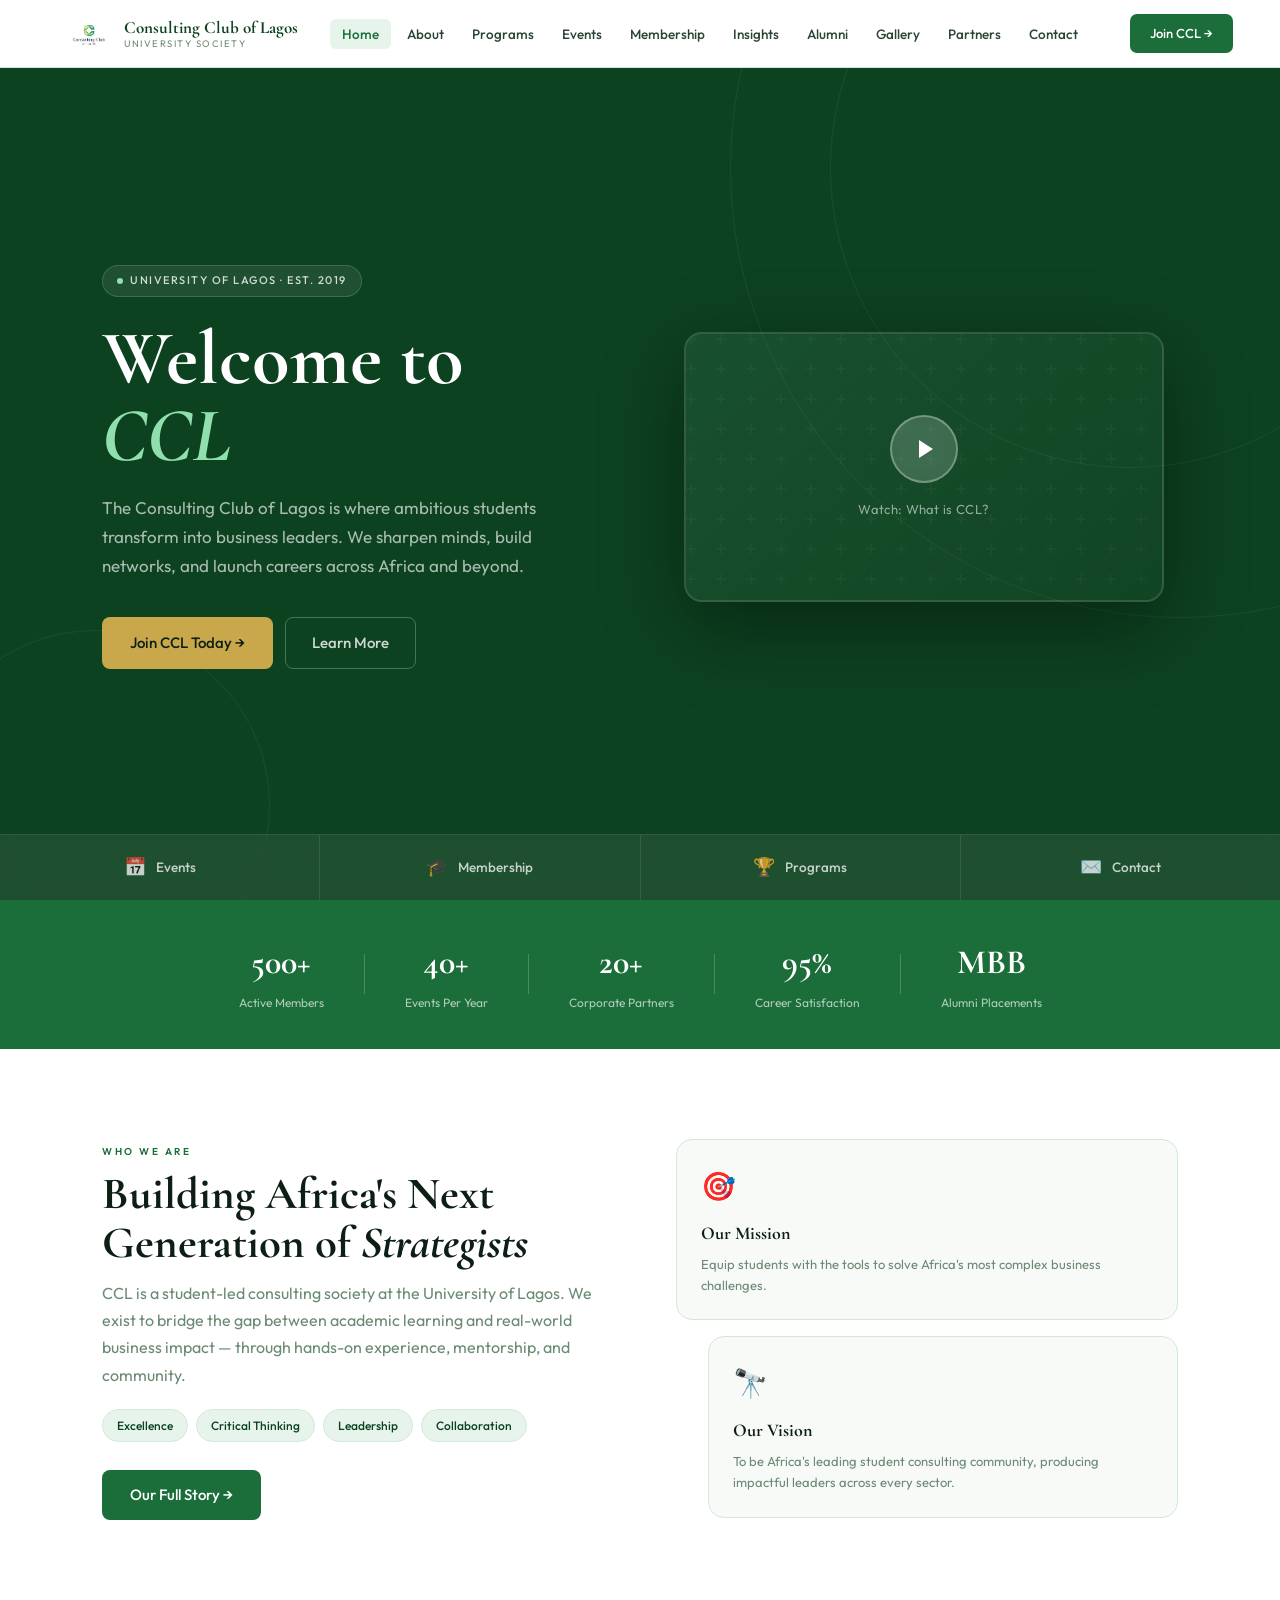
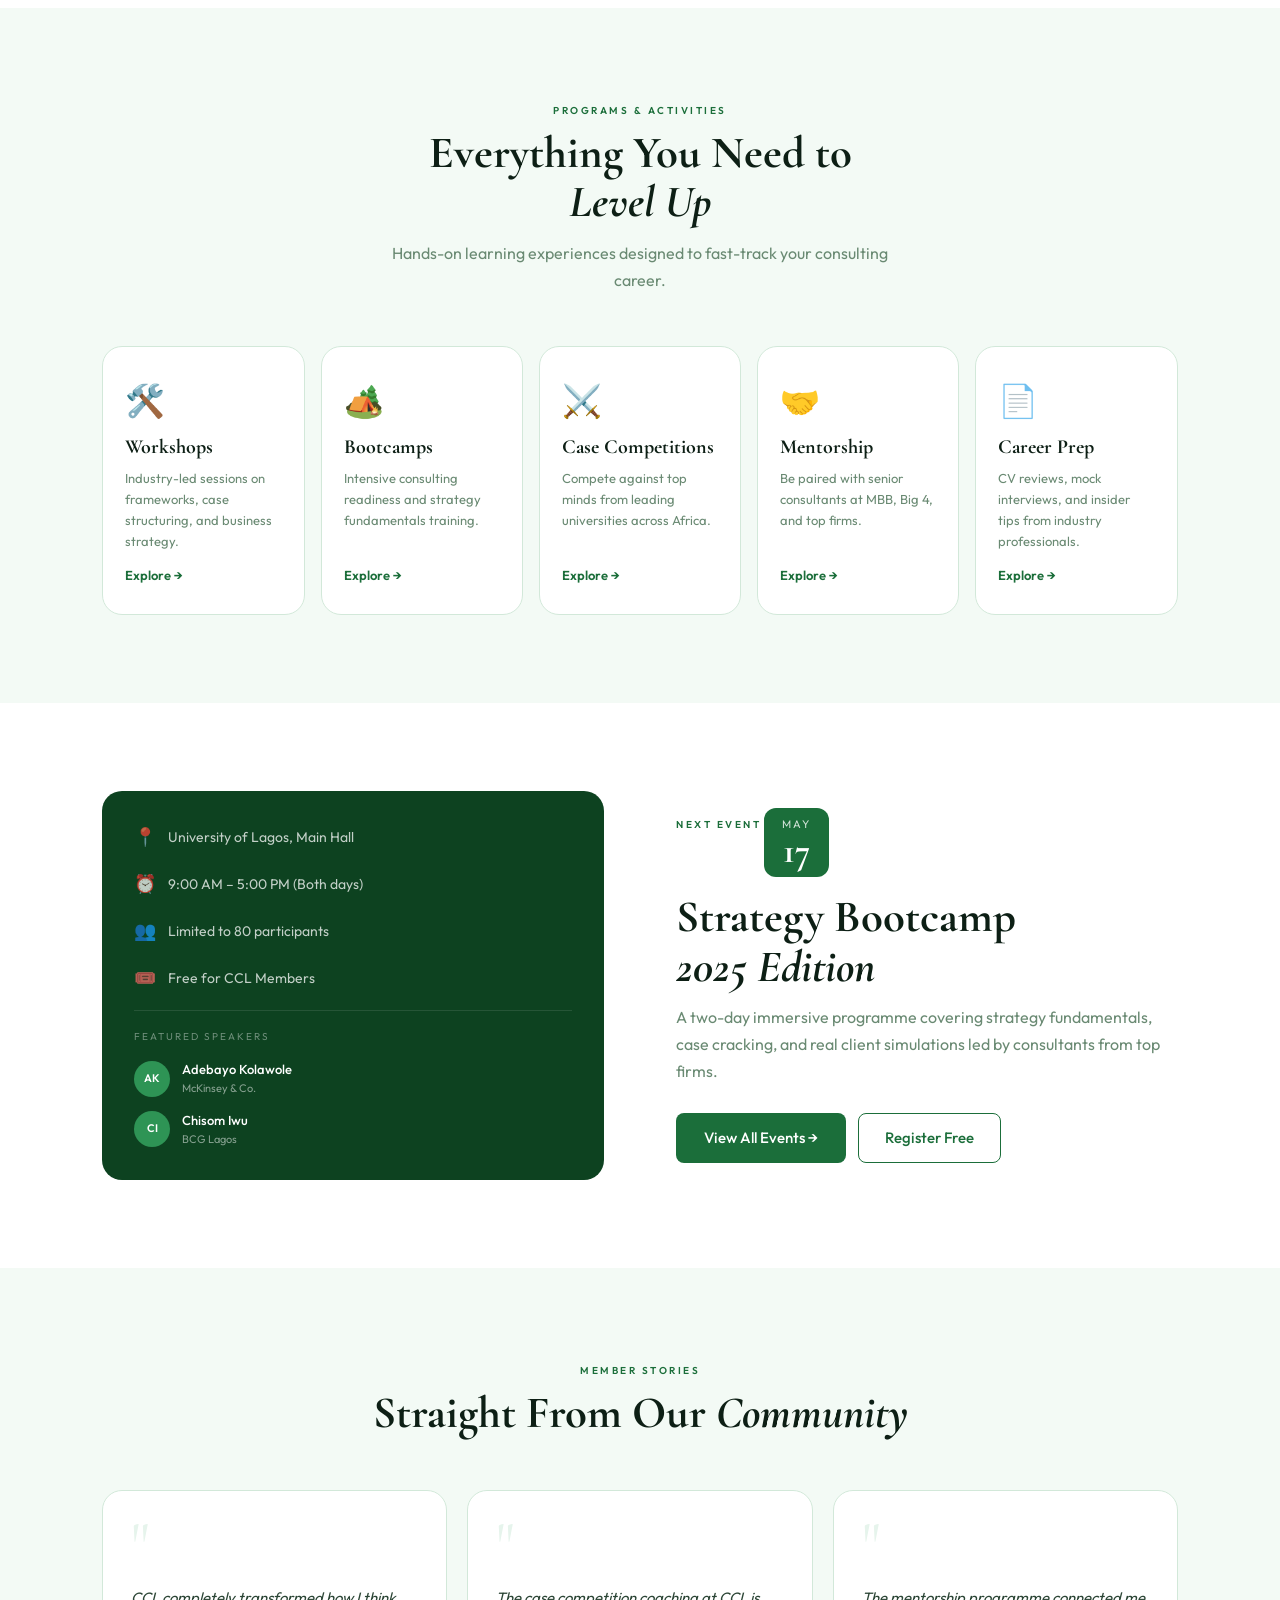
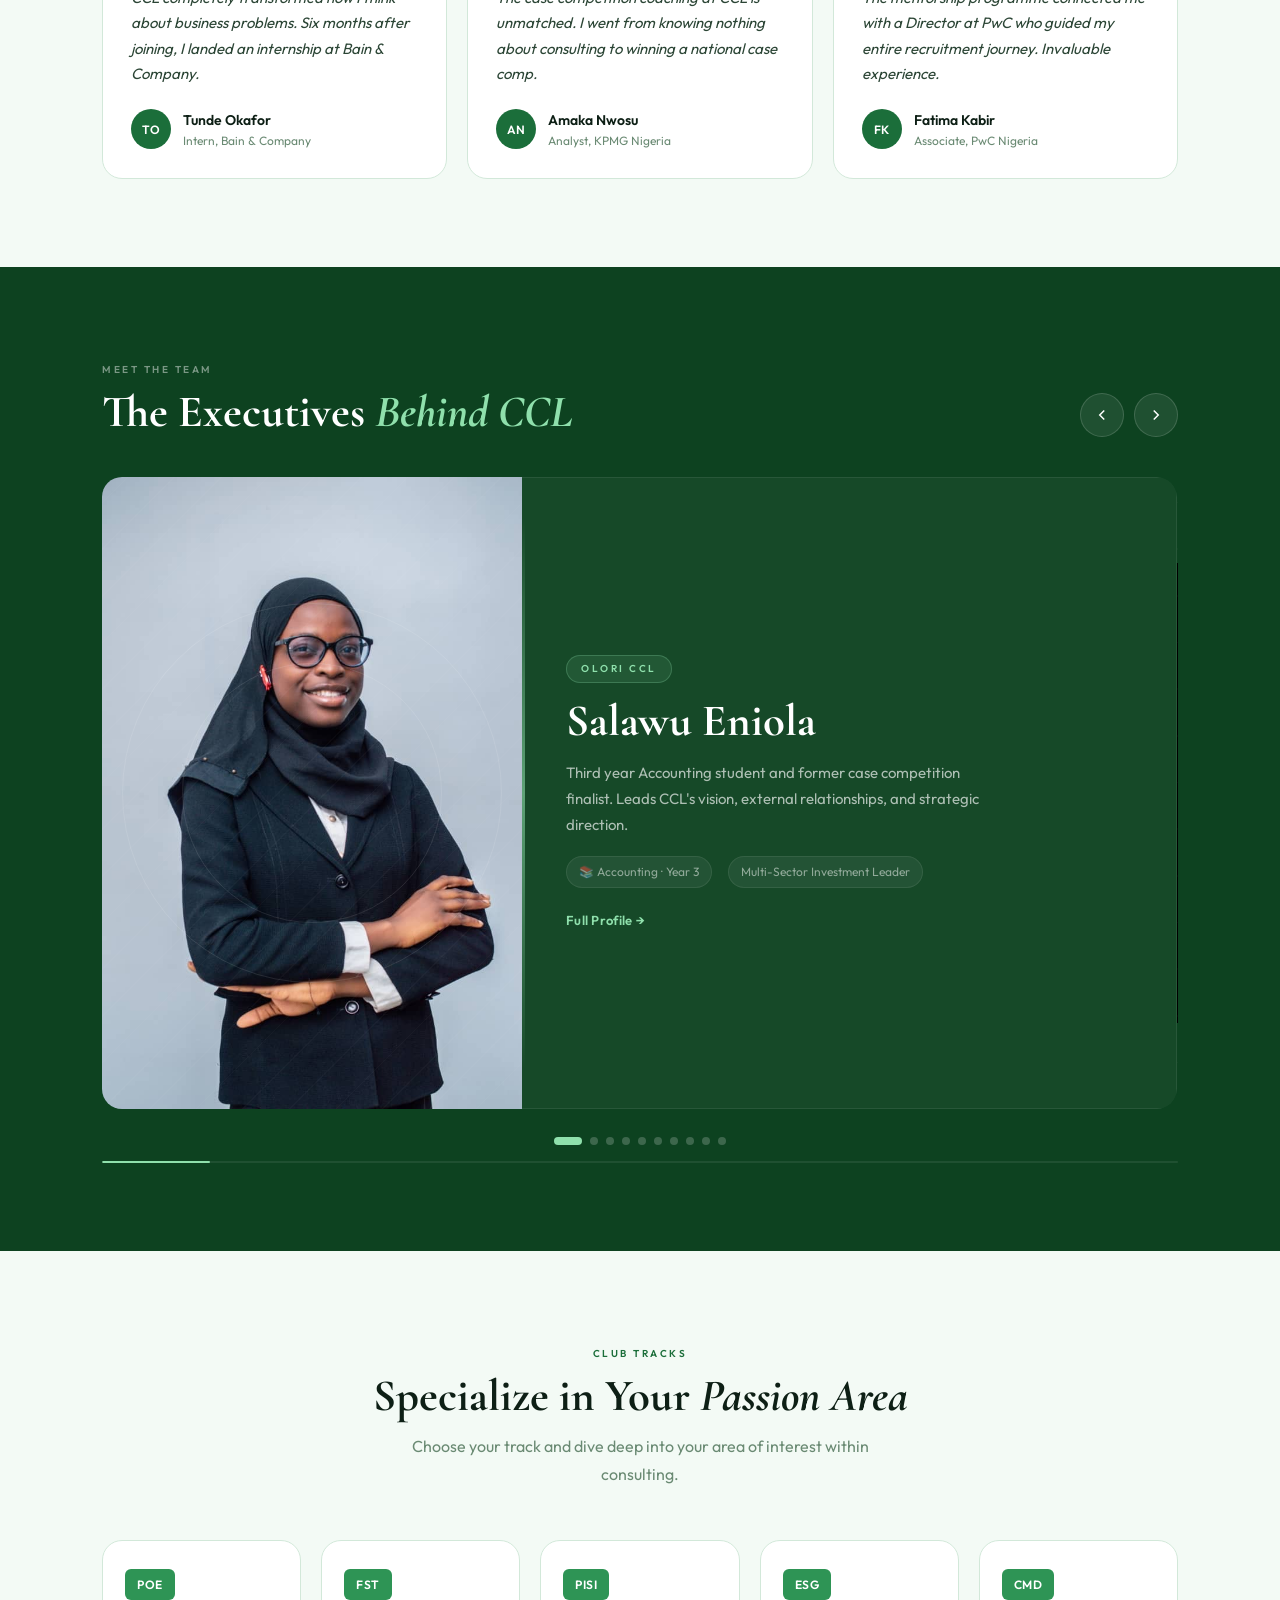
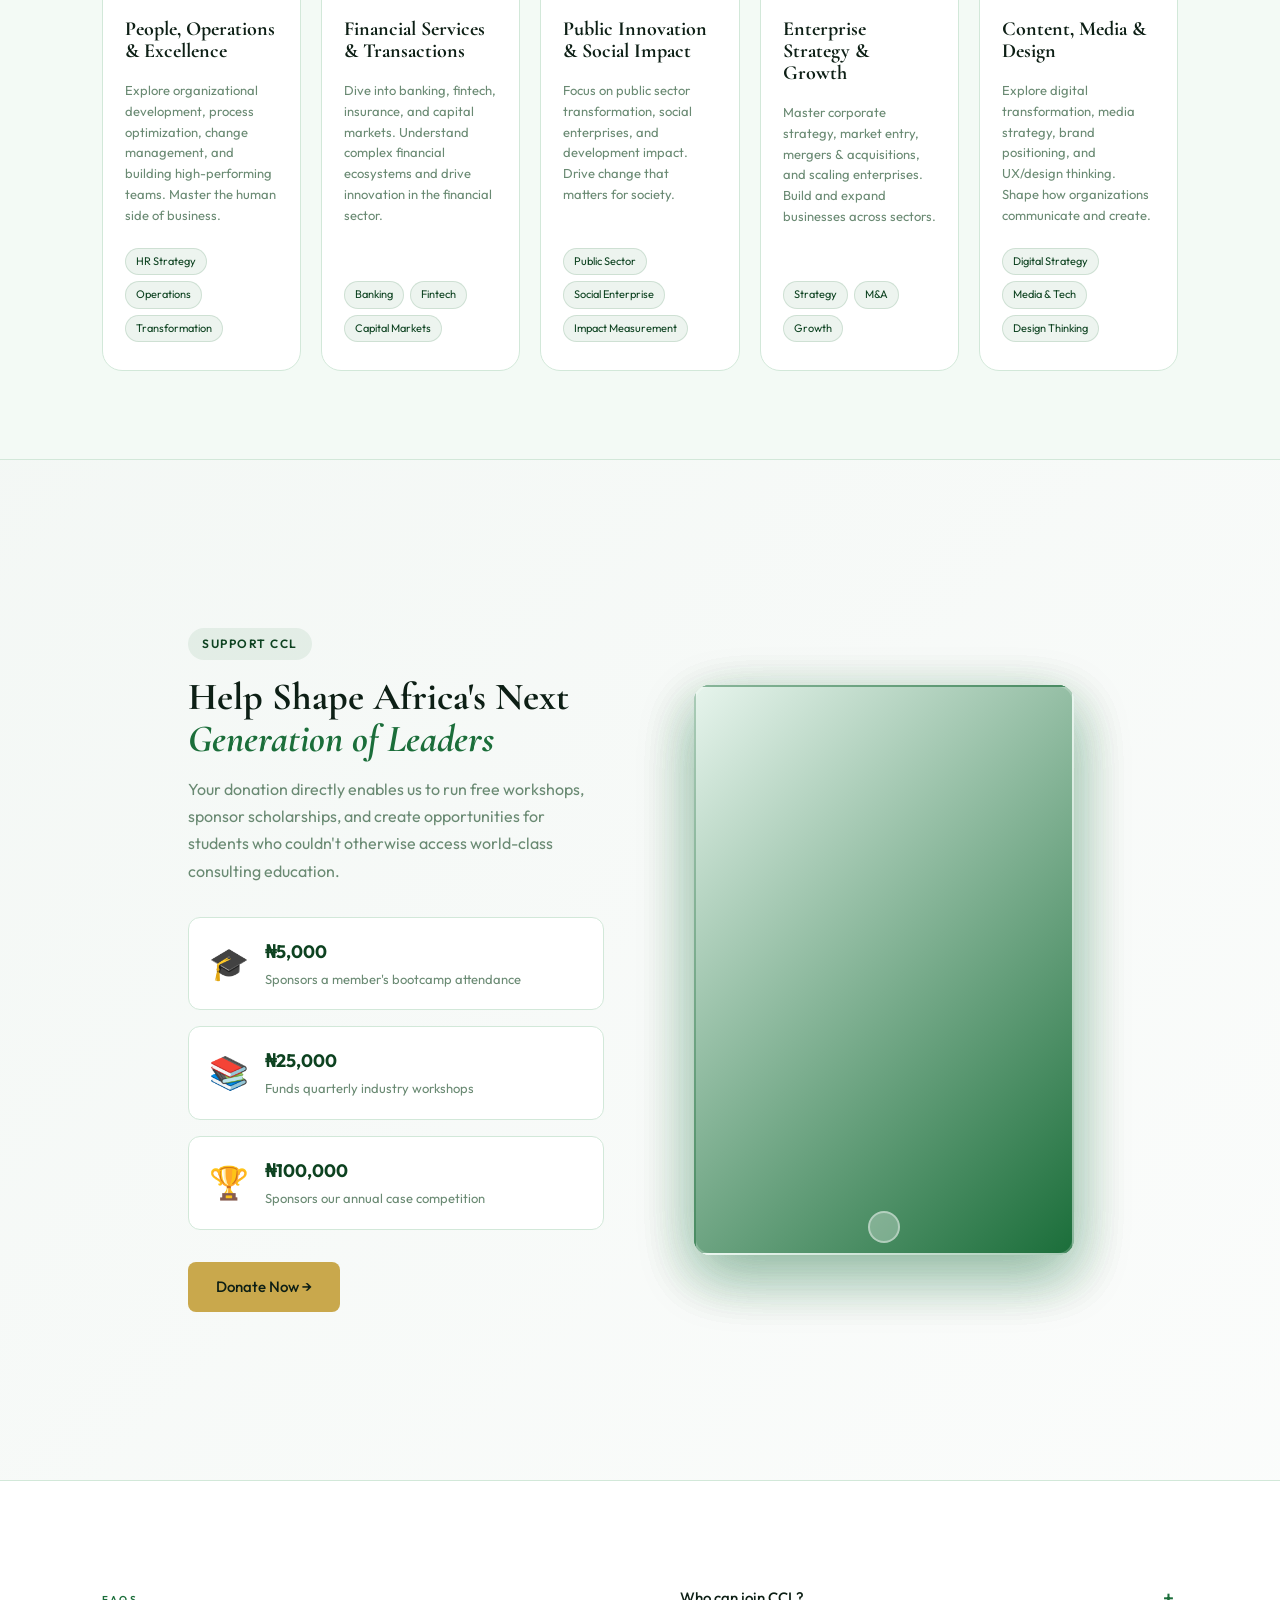
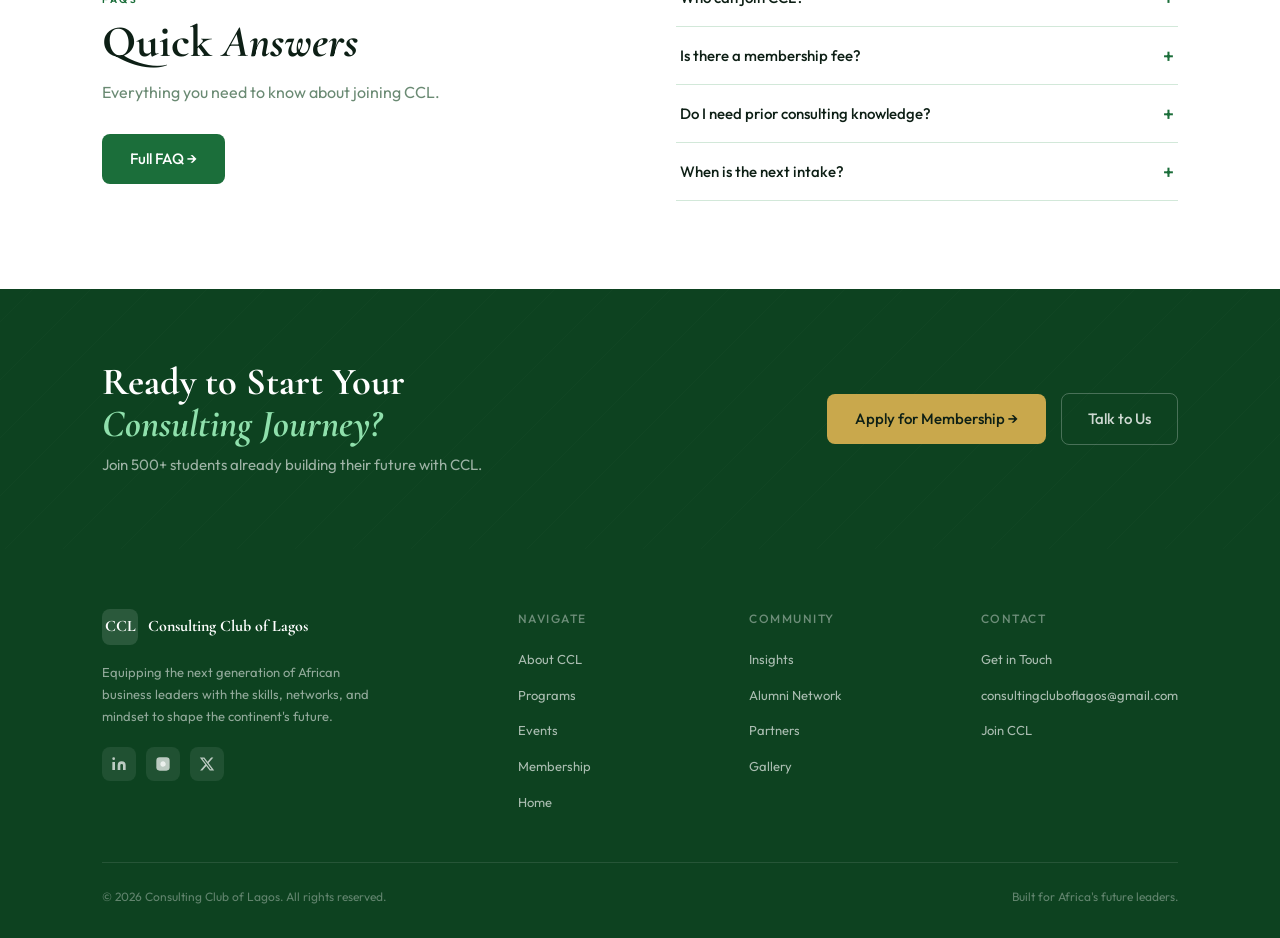
==== commit d998b811: "changes" ====
--- a/index.html
+++ b/index.html
@@ -272,14 +272,14 @@
           </div>
         </div>
         <div class="exec-overlay">
-          <div class="exec-role-tag">President</div>
+          <div class="exec-role-tag">Olori ccl</div>
           <h3 class="exec-name">Salawu Eniola</h3>
           <p class="exec-bio">Third year Accounting student and former case competition finalist. Leads CCL's vision, external relationships, and strategic direction.</p>
           <div class="exec-details">
-            <span class="exec-detail-item">📚 Accounting · Year 4</span>
-            <span class="exec-detail-item">🏆 2× Case Comp Finalist</span>
-          </div>
-          <a href="about.html" class="exec-link">Full Profile →</a>
+            <span class="exec-detail-item">📚 Accounting · Year 3</span>
+            <span class="exec-detail-item"> Multi-Sector Investment Leader</span>
+          </div>
+          <a href="https://www.linkedin.com/in/salawu-eniola/" target="_blank" class="exec-link">Full Profile →</a>
         </div>
       </div>
 
@@ -294,14 +294,14 @@
           </div>
         </div>
         <div class="exec-overlay">
-          <div class="exec-role-tag">VP, Programs</div>
+          <div class="exec-role-tag">President</div>
           <h3 class="exec-name">Kafilat Oyindamola</h3>
           <p class="exec-bio">Final year Psychology student specialising in strategy. Designs and leads all CCL workshops, bootcamps, and training programmes.</p>
           <div class="exec-details">
             <span class="exec-detail-item">📚 Psychology · Year 4</span>
-            <span class="exec-detail-item">🛠️ 12+ Workshops Delivered</span>
-          </div>
-          <a href="about.html" class="exec-link">Full Profile →</a>
+            <span class="exec-detail-item">Marketing & Research Strategist</span>
+          </div>
+          <a href="https://www.linkedin.com/in/kafilat-k/" target="_blank" class="exec-link">Full Profile →</a>
         </div>
       </div>
 
@@ -316,21 +316,21 @@
           </div>
         </div>
         <div class="exec-overlay">
-          <div class="exec-role-tag">VP, Partnerships</div>
-          <h3 class="exec-name">Zainab Karimi</h3>
+          <div class="exec-role-tag">VP, Head FST</div>
+          <h3 class="exec-name">Taofikat Osuolale</h3>
           <p class="exec-bio">Final year Finance & Management student managing CCL's corporate sponsor relationships, mentor network, and university partnerships.</p>
           <div class="exec-details">
             <span class="exec-detail-item">📚 Finance & Mgmt · Year 4</span>
-            <span class="exec-detail-item">🤝 20+ Partner Relations</span>
-          </div>
-          <a href="about.html" class="exec-link">Full Profile →</a>
+            <span class="exec-detail-item">Impact Driven Finance</span>
+          </div>
+          <a href="https://www.linkedin.com/in/taofikat-osuolale-052b1229a/" target="_blank" class="exec-link">Full Profile →</a>
         </div>
       </div>
 
       <!-- Slide 4 -->
       <div class="exec-slide" data-index="3">
         <div class="exec-photo-block" style="--bg:#2E9455;">
-          <img src="OMOTOLANI.jpg" alt="">
+          <img src="IDERA.jpg" alt="">
           <!-- <div class="exec-monogram">EM</div> -->
           <div class="exec-photo-deco">
             <div class="epd-ring r1"></div>
@@ -338,21 +338,21 @@
           </div>
         </div>
         <div class="exec-overlay">
-          <div class="exec-role-tag">VP, Membership & Community</div>
-          <h3 class="exec-name">Emeka Mbadiwe</h3>
-          <p class="exec-bio">Computer Science & Business student responsible for member onboarding, engagement, and the CCL community experience.</p>
-          <div class="exec-details">
-            <span class="exec-detail-item">📚 CS & Business · Year 3</span>
-            <span class="exec-detail-item">👥 500+ Members Managed</span>
-          </div>
-          <a href="about.html" class="exec-link">Full Profile →</a>
+          <div class="exec-role-tag">VP, Head PISI</div>
+          <h3 class="exec-name">Idera Salawu</h3>
+          <p class="exec-bio">300 level sociology student leading CCL's Operations & Enablement, community initiatives and member engagement programmes.</p>
+          <div class="exec-details">
+            <span class="exec-detail-item">📚 Sociology · Year 3</span>
+            <span class="exec-detail-item">👥 Social Impact Leader</span>
+          </div>
+          <a href="https://www.linkedin.com/in/salawu-idera " target="_blank" class="exec-link">Full Profile →</a>
         </div>
       </div>
 
       <!-- Slide 5 -->
       <div class="exec-slide" data-index="4">
         <div class="exec-photo-block" style="--bg:#1B6E3A;">
-          <img src="IDERA.jpg" alt="">
+          <img src="OMOTOLANI.jpg" alt="">
           <!-- <div class="exec-monogram">TL</div> -->
           <div class="exec-photo-deco">
             <div class="epd-ring r1"></div>
@@ -360,14 +360,14 @@
           </div>
         </div>
         <div class="exec-overlay">
-          <div class="exec-role-tag">Director of Communications</div>
-          <h3 class="exec-name">Temi Lawson</h3>
-          <p class="exec-bio">Mass Communication student shaping CCL's brand, social media presence, newsletter, and all public-facing communications.</p>
-          <div class="exec-details">
-            <span class="exec-detail-item">📚 Mass Comm · Year 3</span>
-            <span class="exec-detail-item">📣 3K+ Social Followers</span>
-          </div>
-          <a href="about.html" class="exec-link">Full Profile →</a>
+          <div class="exec-role-tag">Head, POE</div>
+          <h3 class="exec-name">Omotolani Olufowobi</h3>
+          <p class="exec-bio">A final-year Employment Relations and Human Resource Management student and President of the HR Student Society, focused on people development and student engagement, also the founder of Fabluxe by Tee, reflecting her entrepreneurial drive.</p>
+          <div class="exec-details">
+            <span class="exec-detail-item">📚 Employment Relations & HRM · Year 4</span>
+            <span class="exec-detail-item">📣 People Culture Builder </span>
+          </div>
+          <a href=" https://www.linkedin.com/in/omotolani-olufowobi" target="_blank"   class="exec-link">Full Profile →</a>
         </div>
       </div>
 
@@ -382,14 +382,15 @@
           </div>
         </div>
         <div class="exec-overlay">
-          <div class="exec-role-tag">Director of Research</div>
-          <h3 class="exec-name">Remi Oduola</h3>
-          <p class="exec-bio">Economics & Statistics student leading CCL's research arm — producing reports, case briefings, and the annual consulting landscape analysis.</p>
-          <div class="exec-details">
-            <span class="exec-detail-item">📚 Economics & Stats · Year 4</span>
-            <span class="exec-detail-item">📊 4 Reports Published</span>
-          </div>
-          <a href="about.html" class="exec-link">Full Profile →</a>
+          <div class="exec-role-tag">Head, ESG</div>
+          <h3 class="exec-name">Isreal Ajimuda</h3>
+          <p class="exec-bio">A final-year Business Administration student and direct response copywriter with experience at Upwork and ITA Marketing Systems, specializing in high-converting campaigns, email strategy, and persuasive business communication. Currently at the University of Lagos, focused on marketing and digital communication.
+</p>
+          <div class="exec-details">
+            <span class="exec-detail-item">📚 Business Administration · Year 4</span>
+            <span class="exec-detail-item">📊 Conversion Copy Specialist</span>
+          </div>
+          <a href=" https://www.linkedin.com/in/israel-ajimuda-15ba13222 " target="_blank" class="exec-link">Full Profile →</a>
         </div>
       </div>
 
@@ -405,14 +406,16 @@
           </div>
         </div>
         <div class="exec-overlay">
-          <div class="exec-role-tag">Director of Research</div>
-          <h3 class="exec-name">Remi Oduola</h3>
-          <p class="exec-bio">Economics & Statistics student leading CCL's research arm — producing reports, case briefings, and the annual consulting landscape analysis.</p>
-          <div class="exec-details">
-            <span class="exec-detail-item">📚 Economics & Stats · Year 4</span>
-            <span class="exec-detail-item">📊 4 Reports Published</span>
-          </div>
-          <a href="about.html" class="exec-link">Full Profile →</a>
+          <div class="exec-role-tag">Director, Company Relations Outreach(CRO)</div>
+          <h3 class="exec-name">Promise Olaleye</h3>
+          <p class="exec-bio">
+           A final-year Economics student and climate change enthusiast with experience in corporate relations, energy-focused mentorship, and environmental leadership. Currently Head of Corporate Relations & Outreach at the Consulting Club of Lagos, with a strong focus on partnerships, stakeholder engagement, and sustainability-driven initiatives.
+          </p>
+          <div class="exec-details">
+            <span class="exec-detail-item">📚 Economics · Year 4</span>
+            <span class="exec-detail-item">Sustainability Partnership Strategist</span>
+          </div>
+          <a href="https://www.linkedin.com/in/promise-olaleye" target="_blank" class="exec-link">Full Profile →</a>
         </div>
       </div>
 
@@ -428,14 +431,16 @@
           </div>
         </div>
         <div class="exec-overlay">
-          <div class="exec-role-tag">Director of Research</div>
-          <h3 class="exec-name">Remi Oduola</h3>
-          <p class="exec-bio">Economics & Statistics student leading CCL's research arm — producing reports, case briefings, and the annual consulting landscape analysis.</p>
-          <div class="exec-details">
-            <span class="exec-detail-item">📚 Economics & Stats · Year 4</span>
-            <span class="exec-detail-item">📊 4 Reports Published</span>
-          </div>
-          <a href="about.html" class="exec-link">Full Profile →</a>
+          <div class="exec-role-tag">Co-Director of Company Relations Outreach(CRO)</div>
+          <h3 class="exec-name">Chidiebere Onwubiko</h3>
+          <p class="exec-bio">
+            Chidiebere is a 300 level psychology student at the University of Lagos who applies psychological insight to communication, branding, and human behaviour, Currently serving as the  Assistant Head of Corporate Relations & Outreach at the Consulting Club of Lagos and is the Founder of Your Wellness Counter, a platform focused on emotional literacy and self-awareness. His work blends psychology, storytelling, and strategy to build clearer, more intentional communication systems for people and organisations.
+          </p>
+          <div class="exec-details">
+            <span class="exec-detail-item">📚 Psychology · Year 3</span>
+            <span class="exec-detail-item">Psychology-Led Brand Strategist</span>
+          </div>
+          <a href="https://www.linkedin.com/in/thehonouredone/" target="_blank" class="exec-link">Full Profile →</a>
         </div>
       </div>
 
@@ -450,14 +455,16 @@
           </div>
         </div>
         <div class="exec-overlay">
-          <div class="exec-role-tag">Director of Research</div>
-          <h3 class="exec-name">Remi Oduola</h3>
-          <p class="exec-bio">Economics & Statistics student leading CCL's research arm — producing reports, case briefings, and the annual consulting landscape analysis.</p>
-          <div class="exec-details">
-            <span class="exec-detail-item">📚 Economics & Stats · Year 4</span>
-            <span class="exec-detail-item">📊 4 Reports Published</span>
-          </div>
-          <a href="about.html" class="exec-link">Full Profile →</a>
+          <div class="exec-role-tag">Director Content Media & Design Lab</div>
+          <h3 class="exec-name">Abigael Opeifa</h3>
+          <p class="exec-bio">
+         An Actuarial Science student at the University of Lagos with a strong analytical mindset and experience across research, sustainability, finance, and operations. She currently serves as Head of Content Media and Design Lab at the Consulting Club of Lagos and has held roles in investment research, sustainability monitoring, and HR operations. Known for her creativity, reliability, and leadership.
+          </p>
+          <div class="exec-details">
+            <span class="exec-detail-item">📚 Acturial science · Year 4</span>
+            <span class="exec-detail-item">Analytical Impact Leader</span>
+          </div>
+          <a href=" https://www.linkedin.com/in/opeifa" target="_blank" class="exec-link">Full Profile →</a>
         </div>
       </div>
 
@@ -473,14 +480,16 @@
           </div>
         </div>
         <div class="exec-overlay">
-          <div class="exec-role-tag">Director of Research</div>
-          <h3 class="exec-name">Remi Oduola</h3>
-          <p class="exec-bio">Economics & Statistics student leading CCL's research arm — producing reports, case briefings, and the annual consulting landscape analysis.</p>
-          <div class="exec-details">
-            <span class="exec-detail-item">📚 Economics & Stats · Year 4</span>
-            <span class="exec-detail-item">📊 4 Reports Published</span>
-          </div>
-          <a href="about.html" class="exec-link">Full Profile →</a>
+          <div class="exec-role-tag">Co-Director, Content Media & Design Lab</div>
+          <h3 class="exec-name">David Ajayi</h3>
+          <p class="exec-bio">
+        A 300-level Psychology student and content media & design professional with experience in graphic design, full-stack development, and strategic communication. He currently serves as Assistant Head of Content Media and Design at the Consulting Club of Lagos and Campus Content Team Lead at Cowrywise, where he drives brand awareness through visuals, community engagement, and storytelling through blending psychology-driven insights with design and technology to create impactful digital experiences. 
+          </p>
+          <div class="exec-details">
+            <span class="exec-detail-item">📚 Psychology · Year 3</span>
+            <span class="exec-detail-item">Creative Tech Strategist</span>
+          </div>
+          <a href="https://www.linkedin.com/in/davidajayi006/" target="_blank"   class="exec-link">Full Profile →</a>
         </div>
       </div>
 
@@ -499,14 +508,113 @@
 
 
 
-
-
-
-
-
-
-
-
+<!-- ── TRACKS SECTION ── -->
+<section class="sec-alt tracks-sec">
+  <div class="sec-header anim">
+    <span class="tag">Club Tracks</span>
+    <h2 class="section-title">Specialize in Your <em>Passion Area</em></h2>
+    <p class="section-sub">Choose your track and dive deep into your area of interest within consulting.</p>
+  </div>
+  <div class="tracks-grid">
+    <div class="track-card anim" data-delay="0">
+      <div class="track-badge">POE</div>
+      <h3 class="track-title">People, Operations & Excellence</h3>
+      <p class="track-desc">Explore organizational development, process optimization, change management, and building high-performing teams. Master the human side of business.</p>
+      <div class="track-highlights">
+        <span>HR Strategy</span>
+        <span>Operations</span>
+        <span>Transformation</span>
+      </div>
+    </div>
+    <div class="track-card anim" data-delay="0.08">
+      <div class="track-badge">FST</div>
+      <h3 class="track-title">Financial Services & Transactions</h3>
+      <p class="track-desc">Dive into banking, fintech, insurance, and capital markets. Understand complex financial ecosystems and drive innovation in the financial sector.</p>
+      <div class="track-highlights">
+        <span>Banking</span>
+        <span>Fintech</span>
+        <span>Capital Markets</span>
+      </div>
+    </div>
+    <div class="track-card anim" data-delay="0.16">
+      <div class="track-badge">PISI</div>
+      <h3 class="track-title">Public Innovation & Social Impact</h3>
+      <p class="track-desc">Focus on public sector transformation, social enterprises, and development impact. Drive change that matters for society.</p>
+      <div class="track-highlights">
+        <span>Public Sector</span>
+        <span>Social Enterprise</span>
+        <span>Impact Measurement</span>
+      </div>
+    </div>
+    <div class="track-card anim" data-delay="0.24">
+      <div class="track-badge">ESG</div>
+      <h3 class="track-title">Enterprise Strategy & Growth</h3>
+      <p class="track-desc">Master corporate strategy, market entry, mergers & acquisitions, and scaling enterprises. Build and expand businesses across sectors.</p>
+      <div class="track-highlights">
+        <span>Strategy</span>
+        <span>M&A</span>
+        <span>Growth</span>
+      </div>
+    </div>
+    <div class="track-card anim" data-delay="0.32">
+      <div class="track-badge">CMD</div>
+      <h3 class="track-title">Content, Media & Design</h3>
+      <p class="track-desc">Explore digital transformation, media strategy, brand positioning, and UX/design thinking. Shape how organizations communicate and create.</p>
+      <div class="track-highlights">
+        <span>Digital Strategy</span>
+        <span>Media & Tech</span>
+        <span>Design Thinking</span>
+      </div>
+    </div>
+  </div>
+</section>
+
+
+<!-- ── DONATE SECTION ── -->
+<section class="sec donate-sec">
+  <div class="donate-inner">
+    <div class="donate-content anim">
+      <span class="tag">Support CCL</span>
+      <h2 class="section-title">Help Shape Africa's Next <em>Generation of Leaders</em></h2>
+      <p class="section-sub">Your donation directly enables us to run free workshops, sponsor scholarships, and create opportunities for students who couldn't otherwise access world-class consulting education.</p>
+
+      <div class="donate-impact">
+        <div class="impact-item anim" data-delay="0.1">
+          <div class="impact-icon">🎓</div>
+          <div class="impact-text">
+            <div class="impact-amount">₦5,000</div>
+            <div class="impact-desc">Sponsors a member's bootcamp attendance</div>
+          </div>
+        </div>
+        <div class="impact-item anim" data-delay="0.2">
+          <div class="impact-icon">📚</div>
+          <div class="impact-text">
+            <div class="impact-amount">₦25,000</div>
+            <div class="impact-desc">Funds quarterly industry workshops</div>
+          </div>
+        </div>
+        <div class="impact-item anim" data-delay="0.3">
+          <div class="impact-icon">🏆</div>
+          <div class="impact-text">
+            <div class="impact-amount">₦100,000</div>
+            <div class="impact-desc">Sponsors our annual case competition</div>
+          </div>
+        </div>
+      </div>
+
+      <a href="donate.html" class="btn btn-gold" style="margin-top: 32px;">Donate Now →</a>
+    </div>
+    <!-- animation -->
+    <div class="donate-visual anim" data-delay="0.1">
+      <div class="donate-card-stack">
+        <div class="donate-card" style="--delay: 0s;"></div>
+        <div class="donate-card" style="--delay: 0.1s;"></div>
+        <div class="donate-card" style="--delay: 0.2s;"></div>
+        <button class="donate-home-btn" aria-label="Donate"></button>
+      </div>
+    </div>
+  </div>
+</section>
 
 
 <!-- ── FAQ SNIPPET ── -->
--- a/index.css
+++ b/index.css
@@ -295,9 +295,185 @@
 .cta-banner-left h2 em { font-style: italic; color: #8FE0AC; }
 .cta-banner-left p { font-size: 15px; color: rgba(255,255,255,0.6); margin-top: 8px; }
 
+/* ── TRACKS SECTION ── */
+.tracks-sec {}
+
+.tracks-grid {
+  display: grid; grid-template-columns: repeat(5, 1fr); gap: 20px;
+}
+
+.track-card {
+  background: white; border: 1px solid var(--border);
+  border-radius: var(--radius-lg); padding: 28px 22px;
+  transition: transform 0.2s, box-shadow 0.2s, border-color 0.2s;
+  display: flex; flex-direction: column; gap: 10px;
+  position: relative;
+
+}
+.track-card:hover {
+  transform: translateY(-6px); box-shadow: 0 16px 48px rgba(27,110,58,0.12);
+  border-color: var(--green);
+}
+
+.track-badge {
+  display: inline-block;
+  background: var(--green-mid); color: rgb(255, 255, 255);
+  font-size: 12px; font-weight: 600;
+  padding: 6px 12px; border-radius: 6px;
+  width: fit-content; margin-bottom: 8px;
+  letter-spacing: 0.5px;
+}
+
+.track-title {
+  font-family: 'Cormorant Garamond', serif;
+  font-size: 20px; font-weight: 700; color: var(--ink);
+  margin-bottom: 8px;
+}
+
+.track-desc {
+  font-size: 13px; color: var(--ink-muted);
+  line-height: 1.6; flex: 1; margin-bottom: 12px;
+}
+
+.track-highlights {
+  display: flex; gap: 6px; flex-wrap: wrap;
+}
+
+.track-highlights span {
+  font-size: 11px; background: rgba(31,110,58,0.08);
+  color: var(--green-dark); padding: 4px 10px;
+  border-radius: 100px; border: 1px solid rgba(31,110,58,0.15);
+}
+
+
+
+
+
+/* ── DONATE SECTION ── */
+.donate-sec {
+  background: linear-gradient(135deg, rgba(31,110,58,0.05), rgba(31,110,58,0.02));
+  border-top: 1px solid var(--border);
+  border-bottom: 1px solid var(--border);
+}
+
+.donate-inner {
+  display: grid; grid-template-columns: 1fr 1fr;
+  gap: 72px; align-items: center;
+  max-width: 1400px; margin: 0 auto;
+  padding: 80px 8%;
+}
+
+.donate-content {}
+
+.donate-content .tag {
+  display: inline-block; font-size: 12px; font-weight: 600;
+  letter-spacing: 1.5px; text-transform: uppercase;
+  color: var(--green-dark); background: rgba(31,110,58,0.08);
+  padding: 6px 14px; border-radius: 100px; margin-bottom: 16px;
+}
+
+.donate-content .section-title {
+  font-size: clamp(28px, 3vw, 42px); margin-bottom: 16px;
+}
+
+.donate-content .section-title em {
+  font-style: italic; color: var(--green);
+}
+
+.donate-content .section-sub {
+  font-size: 16px; color: var(--ink-muted);
+  line-height: 1.7; margin-bottom: 32px;
+}
+
+.donate-impact {
+  display: flex; flex-direction: column; gap: 16px;
+}
+
+.impact-item {
+  display: flex; gap: 16px; align-items: flex-start;
+  background: white; border: 1px solid var(--border);
+  border-radius: 12px; padding: 20px;
+  transition: all 0.2s;
+}
+.impact-item:hover {
+  border-color: var(--green); box-shadow: 0 8px 24px rgba(27,110,58,0.08);
+}
+
+.impact-icon {
+  font-size: 32px; flex-shrink: 0;
+}
+
+.impact-text {}
+
+.impact-amount {
+  font-size: 18px; font-weight: 700; color: var(--green-dark);
+}
+
+.impact-desc {
+  font-size: 13px; color: var(--ink-muted); margin-top: 2px;
+}
+
+/* Donate visual */
+.donate-visual {
+   /* border: 30px solid red; */
+  display: flex; 
+  align-items: center; 
+  justify-content: center;
+}
+
+.donate-card-stack {
+   /* border: 30px solid rgb(251, 255, 0); */
+  position: relative;
+  width: 100%; max-width: 380px;
+  aspect-ratio: 2/3;
+}
+
+.donate-card {
+  position: absolute;
+  width: 100%;
+  height: 100%;
+  background: linear-gradient(135deg, var(--green-light), var(--green));
+  border-radius: 16px;
+  border: 2px solid rgba(255,255,255,0.2);
+  box-shadow: 0 20px 60px rgba(27,110,58,0.2);
+  animation: stackFloat 3s ease-in-out infinite;
+  animation-delay: var(--delay);
+}
+
+.donate-home-btn {
+  position: absolute;
+  bottom: 12px;
+  left: 50%;
+  transform: translateX(-50%);
+  width: 32px;
+  height: 32px;
+  border-radius: 50%;
+  background: rgba(255,255,255,0.3);
+  border: 2px solid rgba(255,255,255,0.4);
+  cursor: pointer;
+  transition: all 0.2s;
+  z-index: 10;
+}
+
+.donate-home-btn:hover {
+  background: rgba(255,255,255,0.5);
+  border-color: rgba(255,255,255,0.6);
+  transform: translateX(-50%) scale(1.1);
+}
+
+.donate-home-btn:active {
+  transform: translateX(-50%) scale(0.95);
+}
+
+@keyframes stackFloat {
+  0%, 100% { transform: translateY(0) rotateZ(0deg); }
+  50% { transform: translateY(-12px) rotateZ(2deg); }
+}
+
 /* ── RESPONSIVE ── */
 @media (max-width: 1100px) {
   .programs-grid { grid-template-columns: repeat(3, 1fr); }
+  .tracks-grid { grid-template-columns: repeat(3, 1fr); }
 }
 @media (max-width: 860px) {
   .hero-inner { grid-template-columns: 1fr; padding: 56px 5% 32px; gap: 36px; }
@@ -308,6 +484,9 @@
   .two-col.reverse .col-right { order: unset; }
   .testi-grid { grid-template-columns: 1fr; }
   .programs-grid { grid-template-columns: 1fr 1fr; }
+  .tracks-grid { grid-template-columns: 1fr 1fr; }
+  .donate-inner { grid-template-columns: 1fr; gap: 40px; padding: 60px 5%; }
+  .donate-visual { margin-top: 20px; }
   .av2 { margin-left: 0; }
   .stat-item { padding: 8px 20px; }
   .stat-divider { display: none; }
@@ -318,8 +497,10 @@
 }
 @media (max-width: 600px) {
   .programs-grid { grid-template-columns: 1fr; }
+  .tracks-grid { grid-template-columns: 1fr; }
   .hero-title { font-size: 42px; }
   .stats-bar { padding: 20px 4%; }
+  .donate-inner { padding: 40px 4%; }
 }
 
 
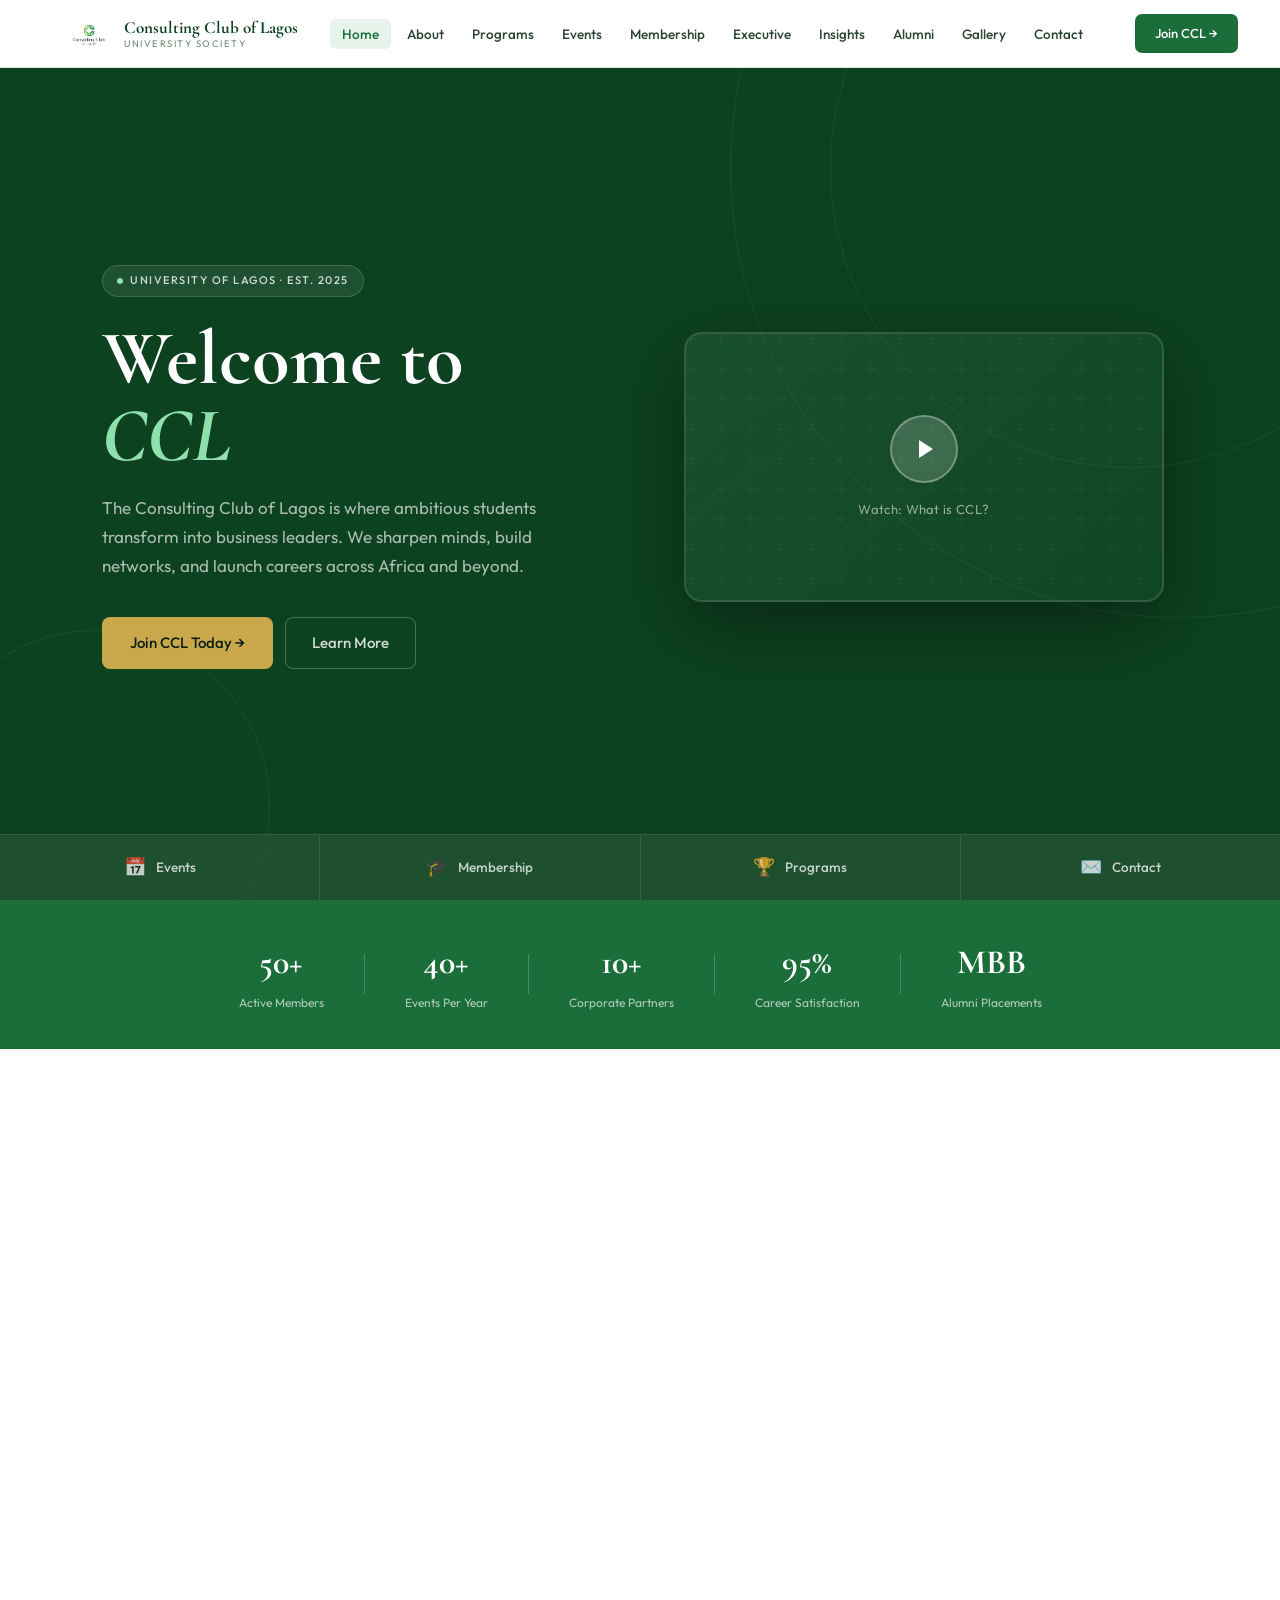
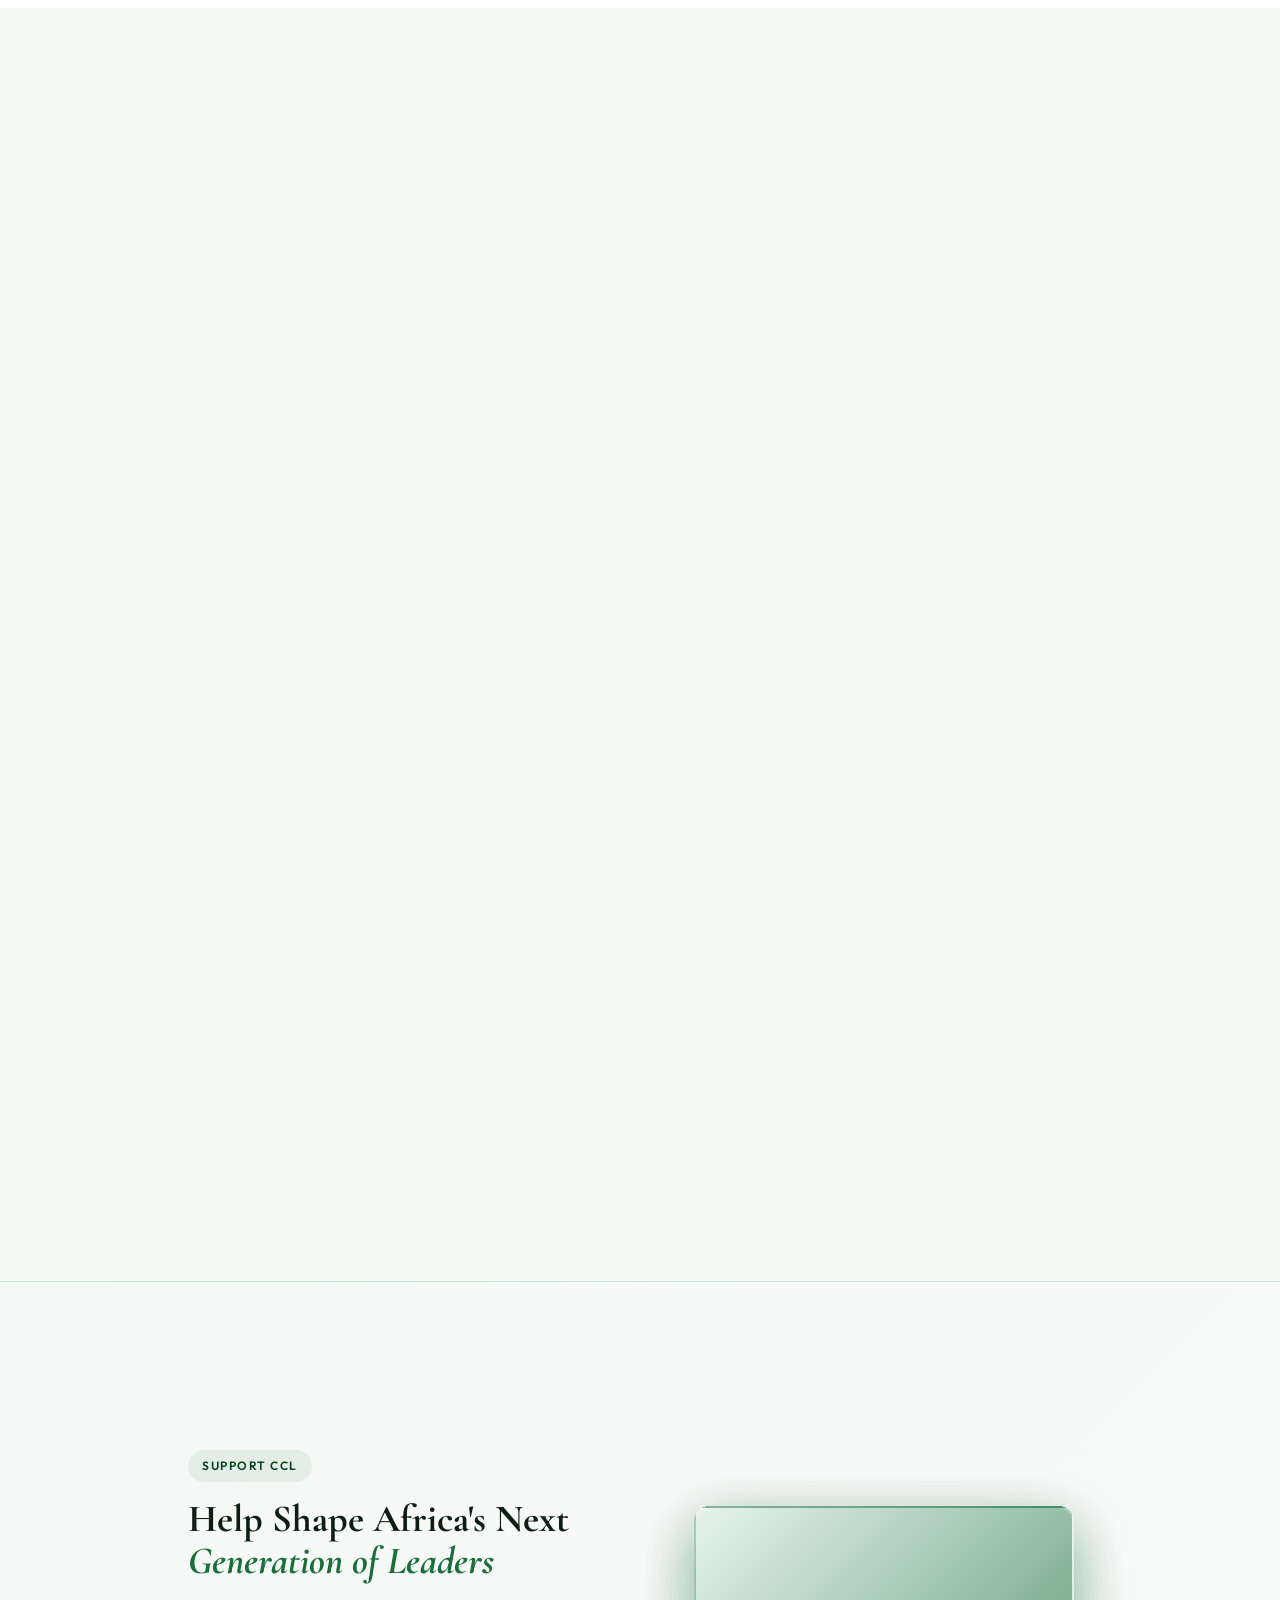
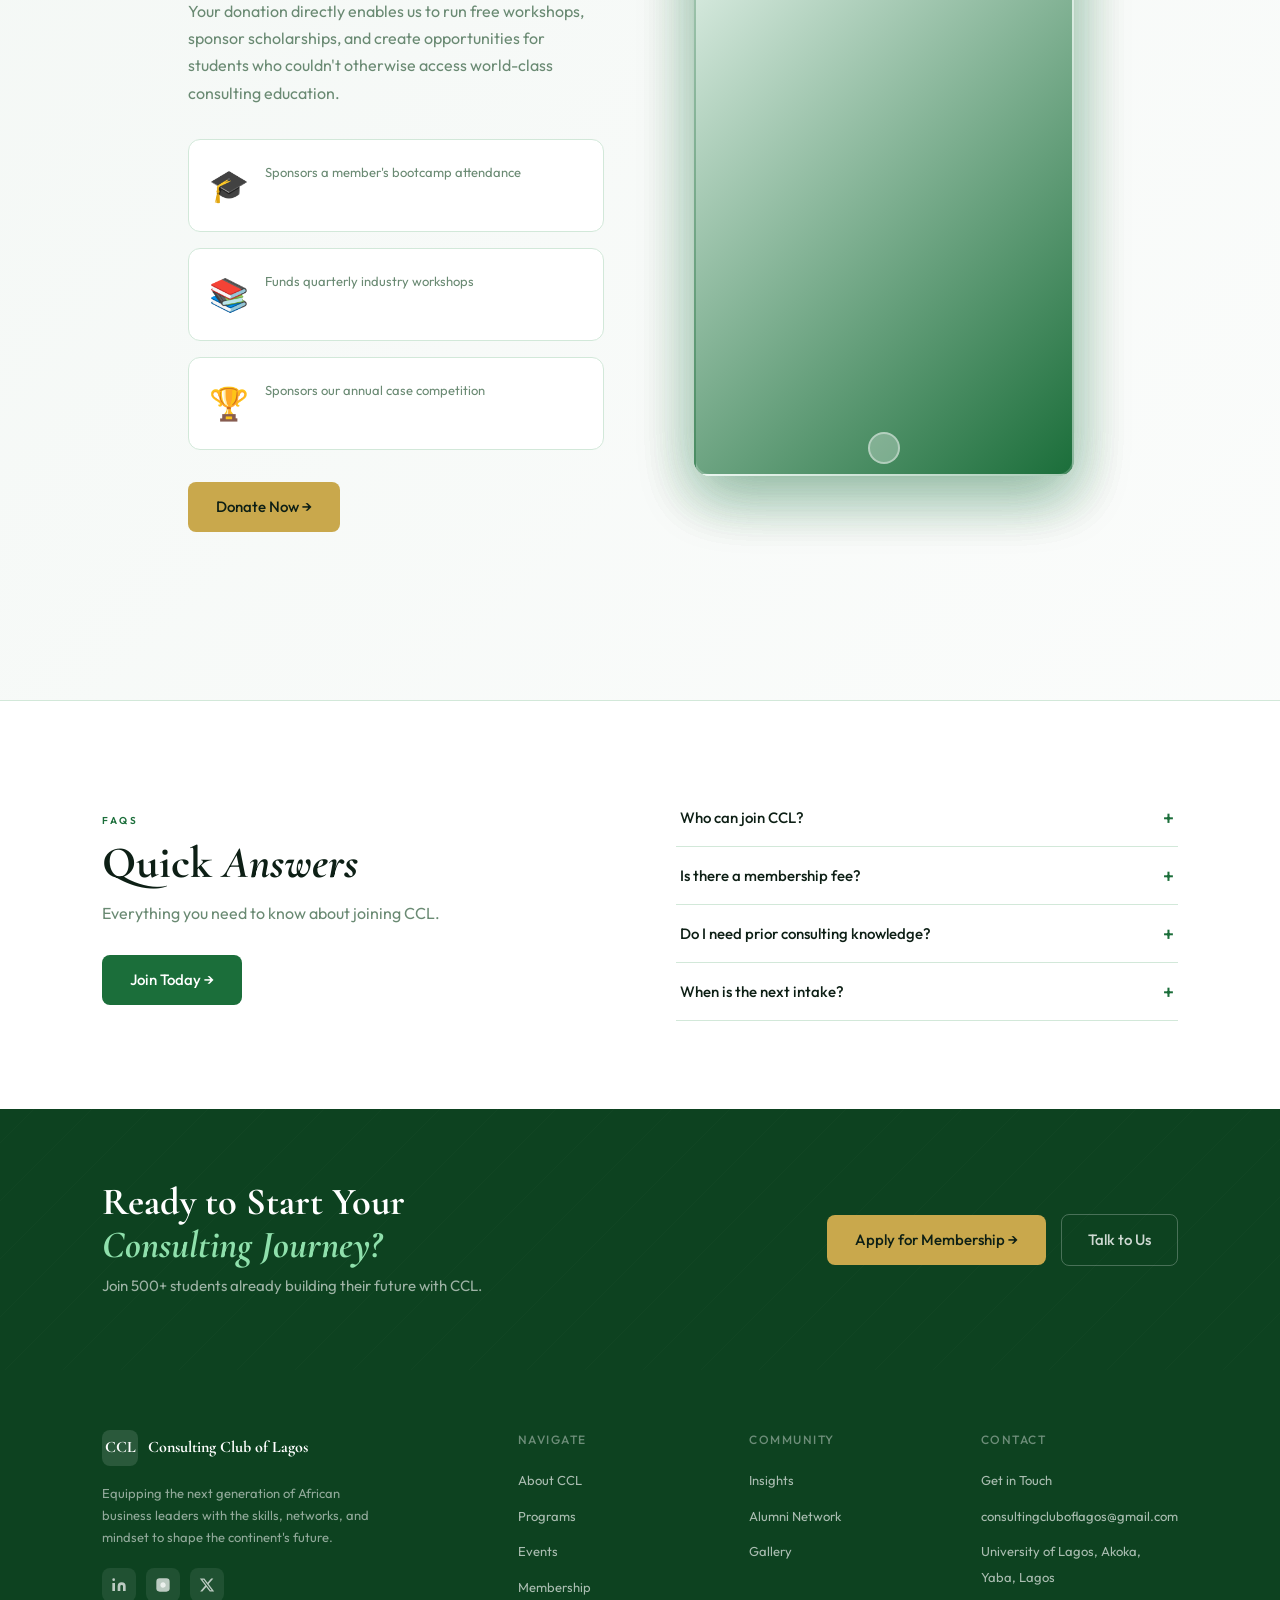
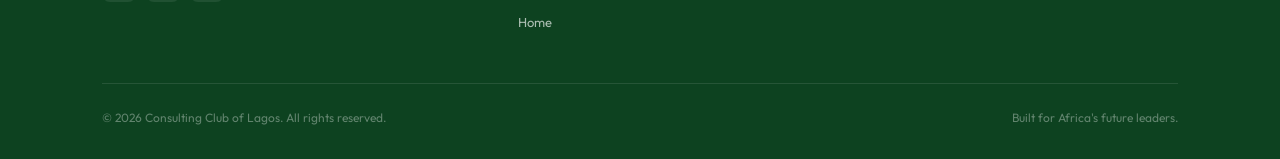
==== commit 91d8bbd4: "New changes" ====
--- a/index.html
+++ b/index.html
@@ -21,7 +21,7 @@
     <div class="hero-content">
       <div class="hero-badge anim" data-delay="0">
         <span class="badge-dot"></span>
-        University of Lagos · Est. 2019
+        University of Lagos · Est. 2025
       </div>
       <h1 class="hero-title anim" data-delay="0.1">
         Welcome to <br><em>CCL</em>
@@ -73,7 +73,7 @@
 <!-- ── STATS ── -->
 <div class="stats-bar">
   <div class="stat-item anim" data-delay="0">
-    <div class="stat-n">500+</div>
+    <div class="stat-n">50+</div>
     <div class="stat-l">Active Members</div>
   </div>
   <div class="stat-divider"></div>
@@ -83,7 +83,7 @@
   </div>
   <div class="stat-divider"></div>
   <div class="stat-item anim" data-delay="0.1">
-    <div class="stat-n">20+</div>
+    <div class="stat-n">10+</div>
     <div class="stat-l">Corporate Partners</div>
   </div>
   <div class="stat-divider"></div>
@@ -144,12 +144,12 @@
       <p>Industry-led sessions on frameworks, case structuring, and business strategy.</p>
       <a href="programs.html#workshops" class="prog-link">Explore →</a>
     </div>
-    <div class="prog-card anim" data-delay="0.06">
+    <!-- <div class="prog-card anim" data-delay="0.06">
       <div class="prog-icon">🏕️</div>
       <h3>Bootcamps</h3>
       <p>Intensive consulting readiness and strategy fundamentals training.</p>
       <a href="programs.html#bootcamps" class="prog-link">Explore →</a>
-    </div>
+    </div> -->
     <div class="prog-card anim" data-delay="0.12">
       <div class="prog-icon">⚔️</div>
       <h3>Case Competitions</h3>
@@ -172,7 +172,7 @@
 </section>
 
 <!-- ── UPCOMING EVENT ── -->
-<section class="sec event-spotlight">
+<!-- <section class="sec event-spotlight">
   <div class="two-col reverse">
     <div class="col-left anim">
       <span class="tag">Next Event</span>
@@ -203,7 +203,7 @@
       </div>
     </div>
   </div>
-</section>
+</section> -->
 
 <!-- ── TESTIMONIALS ── -->
 <section class="sec-alt testimonials-sec">
@@ -242,7 +242,7 @@
 
 <!-- exec slideshow -->
 
-<section class="sec exec-slideshow-sec">
+<!-- <section class="sec exec-slideshow-sec">
   <div class="exec-header anim">
     <div>
       <span class="tag">Meet the Team</span>
@@ -256,16 +256,15 @@
         <svg viewBox="0 0 24 24" fill="none" stroke="currentColor" stroke-width="2"><polyline points="9,6 15,12 9,18"/></svg>
       </button>
     </div>
-  </div>
-
-  <div class="exec-slideshow-wrap anim" data-delay="0.1">
-    <div class="exec-track" id="execTrack">
+  </div> -->
+
+  <!-- <div class="exec-slideshow-wrap anim" data-delay="0.1">
+    <div class="exec-track" id="execTrack"> -->
 
       <!-- Slide 1 -->
-      <div class="exec-slide" data-index="0">
+      <!-- <div class="exec-slide" data-index="0">
         <div class="exec-photo-block" style="--bg:#1B6E3A;">
           <img src="IMG_0569 - salawu Eniola.jpeg" alt="Adaeze Okonkwo">
-          <!-- <div class="exec-monogram">AO</div> -->
           <div class="exec-photo-deco">
             <div class="epd-ring r1"></div>
             <div class="epd-ring r2"></div>
@@ -281,13 +280,12 @@
           </div>
           <a href="https://www.linkedin.com/in/salawu-eniola/" target="_blank" class="exec-link">Full Profile →</a>
         </div>
-      </div>
+      </div> -->
 
       <!-- Slide 2 -->
-      <div class="exec-slide" data-index="1">
+      <!-- <div class="exec-slide" data-index="1">
         <div class="exec-photo-block" style="--bg:#0D4220;">
           <img src="ICEYY.jpg" alt="">
-          <!-- <div class="exec-monogram">BF</div> -->
           <div class="exec-photo-deco">
             <div class="epd-ring r1"></div>
             <div class="epd-ring r2"></div>
@@ -303,13 +301,12 @@
           </div>
           <a href="https://www.linkedin.com/in/kafilat-k/" target="_blank" class="exec-link">Full Profile →</a>
         </div>
-      </div>
+      </div> -->
 
       <!-- Slide 3 -->
-      <div class="exec-slide" data-index="2">
+      <!-- <div class="exec-slide" data-index="2">
         <div class="exec-photo-block" style="--bg:#2E9455;">
           <img src="TAOFIKAT.jpg" alt="">
-          <!-- <div class="exec-monogram">ZK</div> -->
           <div class="exec-photo-deco">
             <div class="epd-ring r1"></div>
             <div class="epd-ring r2"></div>
@@ -325,13 +322,12 @@
           </div>
           <a href="https://www.linkedin.com/in/taofikat-osuolale-052b1229a/" target="_blank" class="exec-link">Full Profile →</a>
         </div>
-      </div>
+      </div> -->
 
       <!-- Slide 4 -->
-      <div class="exec-slide" data-index="3">
+      <!-- <div class="exec-slide" data-index="3">
         <div class="exec-photo-block" style="--bg:#2E9455;">
           <img src="IDERA.jpg" alt="">
-          <!-- <div class="exec-monogram">EM</div> -->
           <div class="exec-photo-deco">
             <div class="epd-ring r1"></div>
             <div class="epd-ring r2"></div>
@@ -347,13 +343,12 @@
           </div>
           <a href="https://www.linkedin.com/in/salawu-idera " target="_blank" class="exec-link">Full Profile →</a>
         </div>
-      </div>
+      </div> -->
 
       <!-- Slide 5 -->
-      <div class="exec-slide" data-index="4">
+      <!-- <div class="exec-slide" data-index="4">
         <div class="exec-photo-block" style="--bg:#1B6E3A;">
           <img src="OMOTOLANI.jpg" alt="">
-          <!-- <div class="exec-monogram">TL</div> -->
           <div class="exec-photo-deco">
             <div class="epd-ring r1"></div>
             <div class="epd-ring r2"></div>
@@ -369,13 +364,12 @@
           </div>
           <a href=" https://www.linkedin.com/in/omotolani-olufowobi" target="_blank"   class="exec-link">Full Profile →</a>
         </div>
-      </div>
+      </div> -->
 
       <!-- Slide 6 -->
-      <div class="exec-slide" data-index="5">
+      <!-- <div class="exec-slide" data-index="5">
         <div class="exec-photo-block" style="--bg:#0D4220;">
           <img src="ISRAEL.jpg" alt="">
-          <!-- <div class="exec-monogram">RO</div> -->
           <div class="exec-photo-deco">
             <div class="epd-ring r1"></div>
             <div class="epd-ring r2"></div>
@@ -392,14 +386,13 @@
           </div>
           <a href=" https://www.linkedin.com/in/israel-ajimuda-15ba13222 " target="_blank" class="exec-link">Full Profile →</a>
         </div>
-      </div>
+      </div> -->
 
 
       <!-- Slide 7 -->
-      <div class="exec-slide" data-index="6">
+      <!-- <div class="exec-slide" data-index="6">
         <div class="exec-photo-block" style="--bg:#0D4220;">
           <img src="PROMISE.jpg" alt="">
-          <!-- <div class="exec-monogram">RO</div> -->
           <div class="exec-photo-deco">
             <div class="epd-ring r1"></div>
             <div class="epd-ring r2"></div>
@@ -417,14 +410,13 @@
           </div>
           <a href="https://www.linkedin.com/in/promise-olaleye" target="_blank" class="exec-link">Full Profile →</a>
         </div>
-      </div>
+      </div> -->
 
 
          <!-- Slide 8 -->
-      <div class="exec-slide" data-index="7">
+      <!-- <div class="exec-slide" data-index="7">
         <div class="exec-photo-block" style="--bg:#0D4220;">
           <img src="CHIDIEBERE.jpg" alt="">
-          <!-- <div class="exec-monogram">RO</div> -->
           <div class="exec-photo-deco">
             <div class="epd-ring r1"></div>
             <div class="epd-ring r2"></div>
@@ -442,13 +434,12 @@
           </div>
           <a href="https://www.linkedin.com/in/thehonouredone/" target="_blank" class="exec-link">Full Profile →</a>
         </div>
-      </div>
+      </div> -->
 
          <!-- Slide 9 -->
-      <div class="exec-slide" data-index="8">
+      <!-- <div class="exec-slide" data-index="8">
         <div class="exec-photo-block" style="--bg:#0D4220;">
           <img src="Abigeal1.jpg" alt="Abigael">
-          <!-- <div class="exec-monogram">RO</div> -->
           <div class="exec-photo-deco">
             <div class="epd-ring r1"></div>
             <div class="epd-ring r2"></div>
@@ -466,14 +457,13 @@
           </div>
           <a href=" https://www.linkedin.com/in/opeifa" target="_blank" class="exec-link">Full Profile →</a>
         </div>
-      </div>
+      </div> -->
 
 
          <!-- Slide 10 -->
-      <div class="exec-slide" data-index="9 ">
+      <!-- <div class="exec-slide" data-index="9 ">
         <div class="exec-photo-block" style="--bg:#0D4220;">
           <img src="DAVID.jpg" alt="David">
-          <!-- <div class="exec-monogram">RO</div> -->
           <div class="exec-photo-deco">
             <div class="epd-ring r1"></div>
             <div class="epd-ring r2"></div>
@@ -491,83 +481,57 @@
           </div>
           <a href="https://www.linkedin.com/in/davidajayi006/" target="_blank"   class="exec-link">Full Profile →</a>
         </div>
-      </div>
-
-
-
-
-    </div><!-- /exec-track -->
+      </div> -->
+
+
+
+
+    <!-- </div> -->
+    <!-- /exec-track -->
 
     <!-- Dots -->
-    <div class="exec-dots" id="execDots"></div>
+    <!-- <div class="exec-dots" id="execDots"></div> -->
 
     <!-- Progress bar -->
-    <div class="exec-progress-bar"><div class="exec-progress-fill" id="execProgress"></div></div>
-  </div>
-</section>
+    <!-- <div class="exec-progress-bar"><div class="exec-progress-fill" id="execProgress"></div></div>
+  </div>
+</section> -->
+
+
 
 
 
 <!-- ── TRACKS SECTION ── -->
-<section class="sec-alt tracks-sec">
+<!-- <section class="sec-alt tracks-sec">
   <div class="sec-header anim">
     <span class="tag">Club Tracks</span>
     <h2 class="section-title">Specialize in Your <em>Passion Area</em></h2>
     <p class="section-sub">Choose your track and dive deep into your area of interest within consulting.</p>
   </div>
+
   <div class="tracks-grid">
-    <div class="track-card anim" data-delay="0">
-      <div class="track-badge">POE</div>
-      <h3 class="track-title">People, Operations & Excellence</h3>
-      <p class="track-desc">Explore organizational development, process optimization, change management, and building high-performing teams. Master the human side of business.</p>
-      <div class="track-highlights">
-        <span>HR Strategy</span>
-        <span>Operations</span>
-        <span>Transformation</span>
-      </div>
-    </div>
-    <div class="track-card anim" data-delay="0.08">
-      <div class="track-badge">FST</div>
-      <h3 class="track-title">Financial Services & Transactions</h3>
-      <p class="track-desc">Dive into banking, fintech, insurance, and capital markets. Understand complex financial ecosystems and drive innovation in the financial sector.</p>
-      <div class="track-highlights">
-        <span>Banking</span>
-        <span>Fintech</span>
-        <span>Capital Markets</span>
-      </div>
-    </div>
-    <div class="track-card anim" data-delay="0.16">
-      <div class="track-badge">PISI</div>
-      <h3 class="track-title">Public Innovation & Social Impact</h3>
-      <p class="track-desc">Focus on public sector transformation, social enterprises, and development impact. Drive change that matters for society.</p>
-      <div class="track-highlights">
-        <span>Public Sector</span>
-        <span>Social Enterprise</span>
-        <span>Impact Measurement</span>
-      </div>
-    </div>
-    <div class="track-card anim" data-delay="0.24">
-      <div class="track-badge">ESG</div>
-      <h3 class="track-title">Enterprise Strategy & Growth</h3>
-      <p class="track-desc">Master corporate strategy, market entry, mergers & acquisitions, and scaling enterprises. Build and expand businesses across sectors.</p>
-      <div class="track-highlights">
-        <span>Strategy</span>
-        <span>M&A</span>
-        <span>Growth</span>
-      </div>
-    </div>
-    <div class="track-card anim" data-delay="0.32">
-      <div class="track-badge">CMD</div>
-      <h3 class="track-title">Content, Media & Design</h3>
-      <p class="track-desc">Explore digital transformation, media strategy, brand positioning, and UX/design thinking. Shape how organizations communicate and create.</p>
-      <div class="track-highlights">
-        <span>Digital Strategy</span>
-        <span>Media & Tech</span>
-        <span>Design Thinking</span>
-      </div>
-    </div>
-  </div>
-</section>
+   
+      <a class="track-link" href="tracks.html">People, Operations & Excellence</a>
+    
+  
+      <a class="track-link" href="tracks.html">Financial Services & Transactions</a>
+    
+     
+      <a class="track-link" href="tracks.html">Public Innovation & Social Impact</a>
+    
+    
+      <a class="track-link" href="tracks.html">Enterprise Strategy & Growth</a>
+
+      <a class="track-link" href="tracks.html">Artificial Intelligence & Machine Learning</a>
+
+
+      <a class="track-link" href="tracks.html">Sales & Marketing</a>
+
+   
+
+      <a class="track-link" href="tracks.html">Content, Media & Design</a>
+  </div>
+</section> -->
 
 
 <!-- ── DONATE SECTION ── -->
@@ -582,21 +546,21 @@
         <div class="impact-item anim" data-delay="0.1">
           <div class="impact-icon">🎓</div>
           <div class="impact-text">
-            <div class="impact-amount">₦5,000</div>
+            <!-- <div class="impact-amount">₦5,000</div> -->
             <div class="impact-desc">Sponsors a member's bootcamp attendance</div>
           </div>
         </div>
         <div class="impact-item anim" data-delay="0.2">
           <div class="impact-icon">📚</div>
           <div class="impact-text">
-            <div class="impact-amount">₦25,000</div>
+            <!-- <div class="impact-amount">₦25,000</div> -->
             <div class="impact-desc">Funds quarterly industry workshops</div>
           </div>
         </div>
         <div class="impact-item anim" data-delay="0.3">
           <div class="impact-icon">🏆</div>
           <div class="impact-text">
-            <div class="impact-amount">₦100,000</div>
+            <!-- <div class="impact-amount">₦100,000</div> -->
             <div class="impact-desc">Sponsors our annual case competition</div>
           </div>
         </div>
@@ -624,7 +588,7 @@
       <span class="tag anim">FAQs</span>
       <h2 class="section-title anim" data-delay="0.05">Quick <em>Answers</em></h2>
       <p class="section-sub anim" data-delay="0.1">Everything you need to know about joining CCL.</p>
-      <a href="membership.html#faq" class="btn btn-green anim" data-delay="0.15" style="margin-top:28px;">Full FAQ →</a>
+      <a href="" class="btn btn-green anim" data-delay="0.15" style="margin-top:28px;">Join Today →</a>
     </div>
     <div class="col-right">
       <div class="faq-list">
--- a/index.css
+++ b/index.css
@@ -62,6 +62,8 @@
 }
 
 .hero-actions { display: flex; gap: 12px; flex-wrap: wrap; }
+
+
 
 .btn-outline-white {
   display: inline-flex; align-items: center; gap: 7px;
@@ -177,7 +179,10 @@
 .sec-header .section-sub { margin: 12px auto 0; }
 
 .programs-grid {
-  display: grid; grid-template-columns: repeat(5, 1fr); gap: 16px;
+  display: grid;
+   grid-template-columns: repeat(4, 1fr);
+    gap: 16px;
+    /* border: 3px solid red; */
 }
 
 .prog-card {
@@ -295,11 +300,83 @@
 .cta-banner-left h2 em { font-style: italic; color: #8FE0AC; }
 .cta-banner-left p { font-size: 15px; color: rgba(255,255,255,0.6); margin-top: 8px; }
 
-/* ── TRACKS SECTION ── */
-.tracks-sec {}
+/* ── PROGRAMS SECTION ── */
+.programs-sec {}
+
+.programs-activities-grid {
+  display: grid;
+  grid-template-columns: repeat(4, 1fr);
+  gap: 20px;
+}
+
+.program-card {
+  background: white; border: 1px solid var(--border);
+  border-radius: var(--radius-lg); padding: 28px 22px;
+  transition: transform 0.2s, box-shadow 0.2s, border-color 0.2s;
+  display: flex; flex-direction: column; gap: 10px;
+  position: relative;
+}
+.program-card:hover {
+  transform: translateY(-6px); box-shadow: 0 16px 48px rgba(27,110,58,0.12);
+  border-color: var(--green);
+}
+
+.program-badge {
+  display: inline-block;
+  background: var(--green-mid);
+  color: rgb(255, 255, 255);
+  font-size: 12px;
+  font-weight: 600;
+  padding: 6px 12px;
+  border-radius: 6px;
+  width: fit-content;
+  margin-bottom: 8px;
+  letter-spacing: 0.5px;
+}
+
+.program-title {
+  font-family: 'Cormorant Garamond', serif;
+  font-size: 20px; font-weight: 700; color: var(--ink);
+  margin-bottom: 8px;
+}
+
+.program-desc {
+  font-size: 13px; color: var(--ink-muted);
+  line-height: 1.6; flex: 1; margin-bottom: 12px;
+}
+
+.program-highlights {
+  display: flex; gap: 6px; flex-wrap: wrap;
+}
+
+.program-highlights span {
+  font-size: 11px; background: rgba(31,110,58,0.08);
+  color: var(--green-dark); padding: 4px 10px;
+  border-radius: 100px; border: 1px solid rgba(31,110,58,0.15);
+}
+
+
 
 .tracks-grid {
-  display: grid; grid-template-columns: repeat(5, 1fr); gap: 20px;
+  display: grid; 
+  grid-template-columns: repeat(4, 1fr); 
+  gap: 20px;
+  /* border: 3px solid pink; */
+}
+
+.tracks-display {
+  border: 3px solid yellow;
+
+}
+
+.track-link{
+  background: var(--green-mid); 
+  color: rgb(255, 255, 255);
+  font-size: 12px; 
+  padding: 6px 12px; 
+  border-radius: 6px;
+  height: 110%;
+  text-align: center;
 }
 
 .track-card {
@@ -317,12 +394,19 @@
 
 .track-badge {
   display: inline-block;
-  background: var(--green-mid); color: rgb(255, 255, 255);
-  font-size: 12px; font-weight: 600;
-  padding: 6px 12px; border-radius: 6px;
-  width: fit-content; margin-bottom: 8px;
+  background: var(--green-mid); 
+  color: rgb(255, 255, 255);
+  font-size: 12px; 
+  font-weight: 600;
+  padding: 6px 12px; 
+  border-radius: 6px;
+  width: fit-content;
+   margin-bottom: 8px;
   letter-spacing: 0.5px;
-}
+  /* border: 3px solid red; */
+}
+
+
 
 .track-title {
   font-family: 'Cormorant Garamond', serif;
@@ -362,6 +446,7 @@
   max-width: 1400px; margin: 0 auto;
   padding: 80px 8%;
 }
+
 
 .donate-content {}
 
@@ -473,6 +558,7 @@
 /* ── RESPONSIVE ── */
 @media (max-width: 1100px) {
   .programs-grid { grid-template-columns: repeat(3, 1fr); }
+  .programs-activities-grid { grid-template-columns: repeat(3, 1fr); }
   .tracks-grid { grid-template-columns: repeat(3, 1fr); }
 }
 @media (max-width: 860px) {
@@ -484,6 +570,7 @@
   .two-col.reverse .col-right { order: unset; }
   .testi-grid { grid-template-columns: 1fr; }
   .programs-grid { grid-template-columns: 1fr 1fr; }
+  .programs-activities-grid { grid-template-columns: 1fr 1fr; }
   .tracks-grid { grid-template-columns: 1fr 1fr; }
   .donate-inner { grid-template-columns: 1fr; gap: 40px; padding: 60px 5%; }
   .donate-visual { margin-top: 20px; }
@@ -497,10 +584,13 @@
 }
 @media (max-width: 600px) {
   .programs-grid { grid-template-columns: 1fr; }
+  .programs-activities-grid { grid-template-columns: 1fr; }
   .tracks-grid { grid-template-columns: 1fr; }
   .hero-title { font-size: 42px; }
   .stats-bar { padding: 20px 4%; }
   .donate-inner { padding: 40px 4%; }
+  .track-badge { background: var(--green-mid); color: white;}
+  .program-badge { background: var(--green-mid); color: white;}
 }
 
 
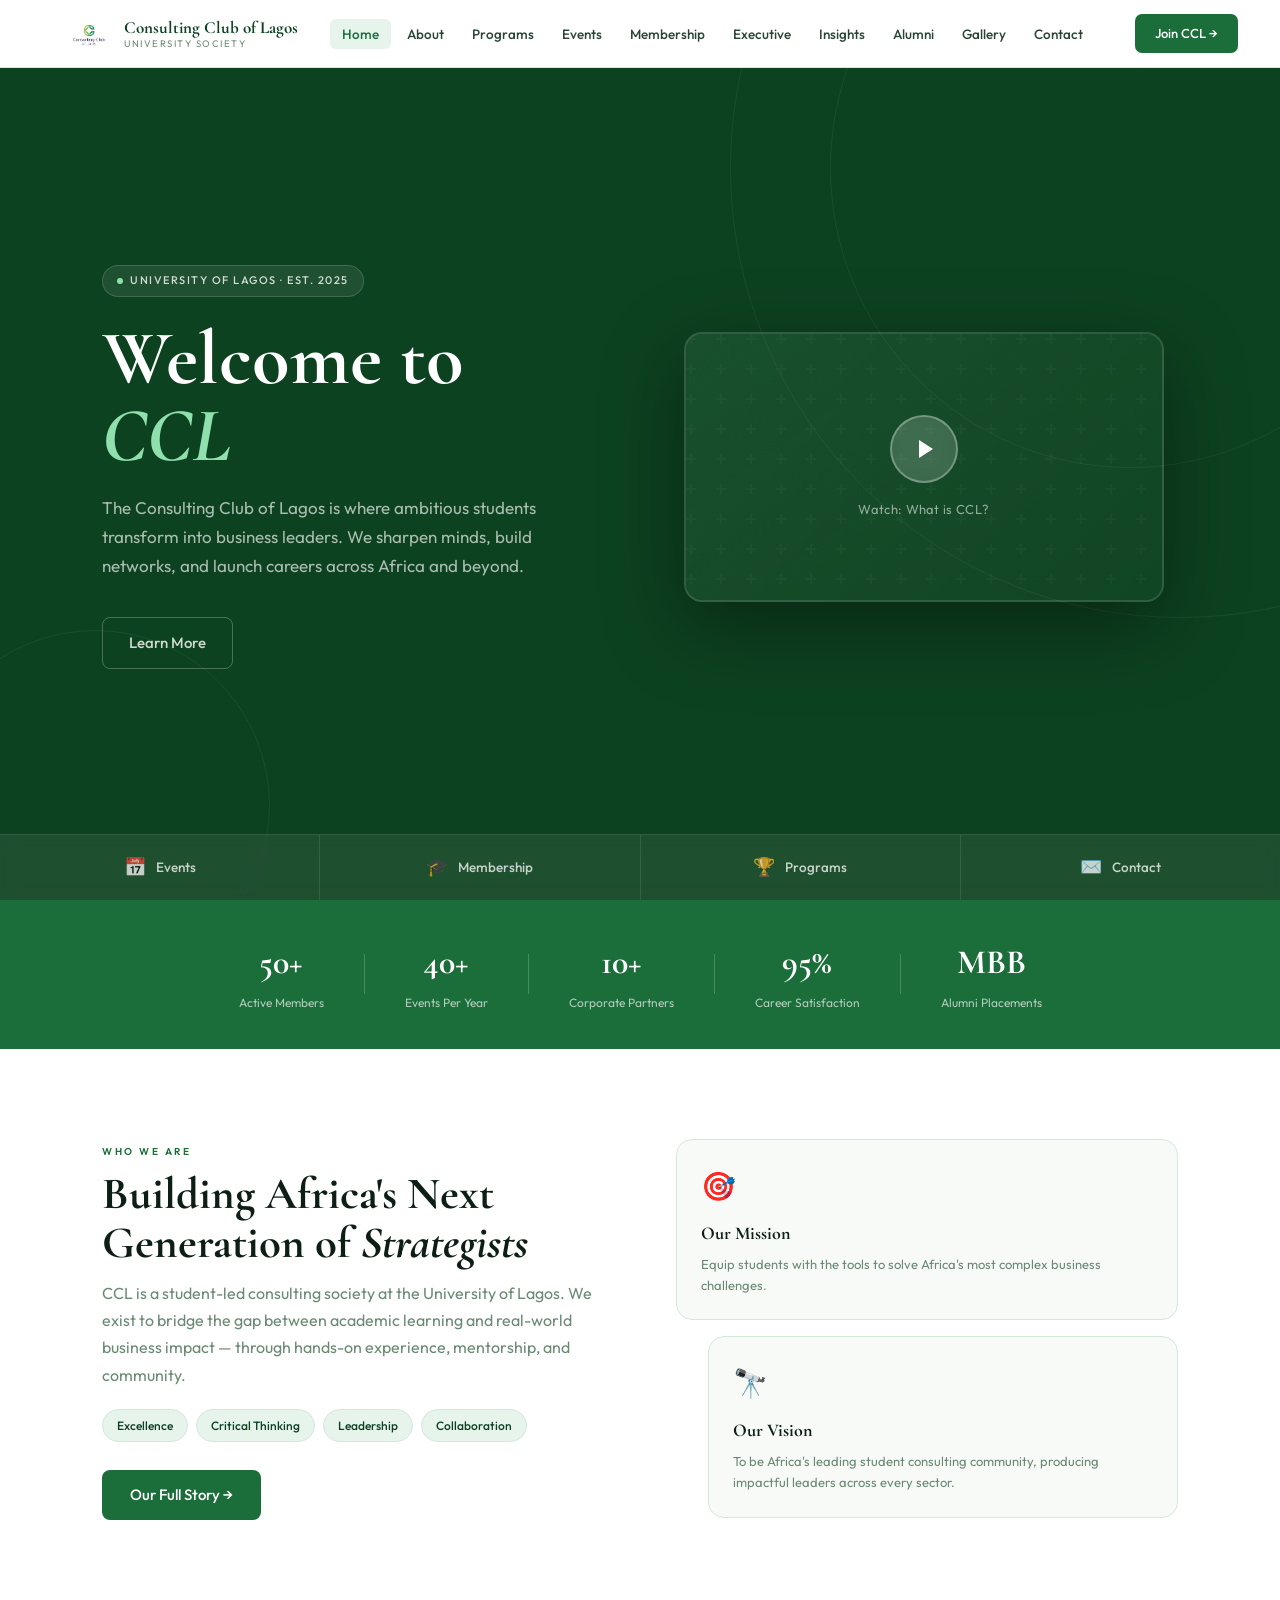
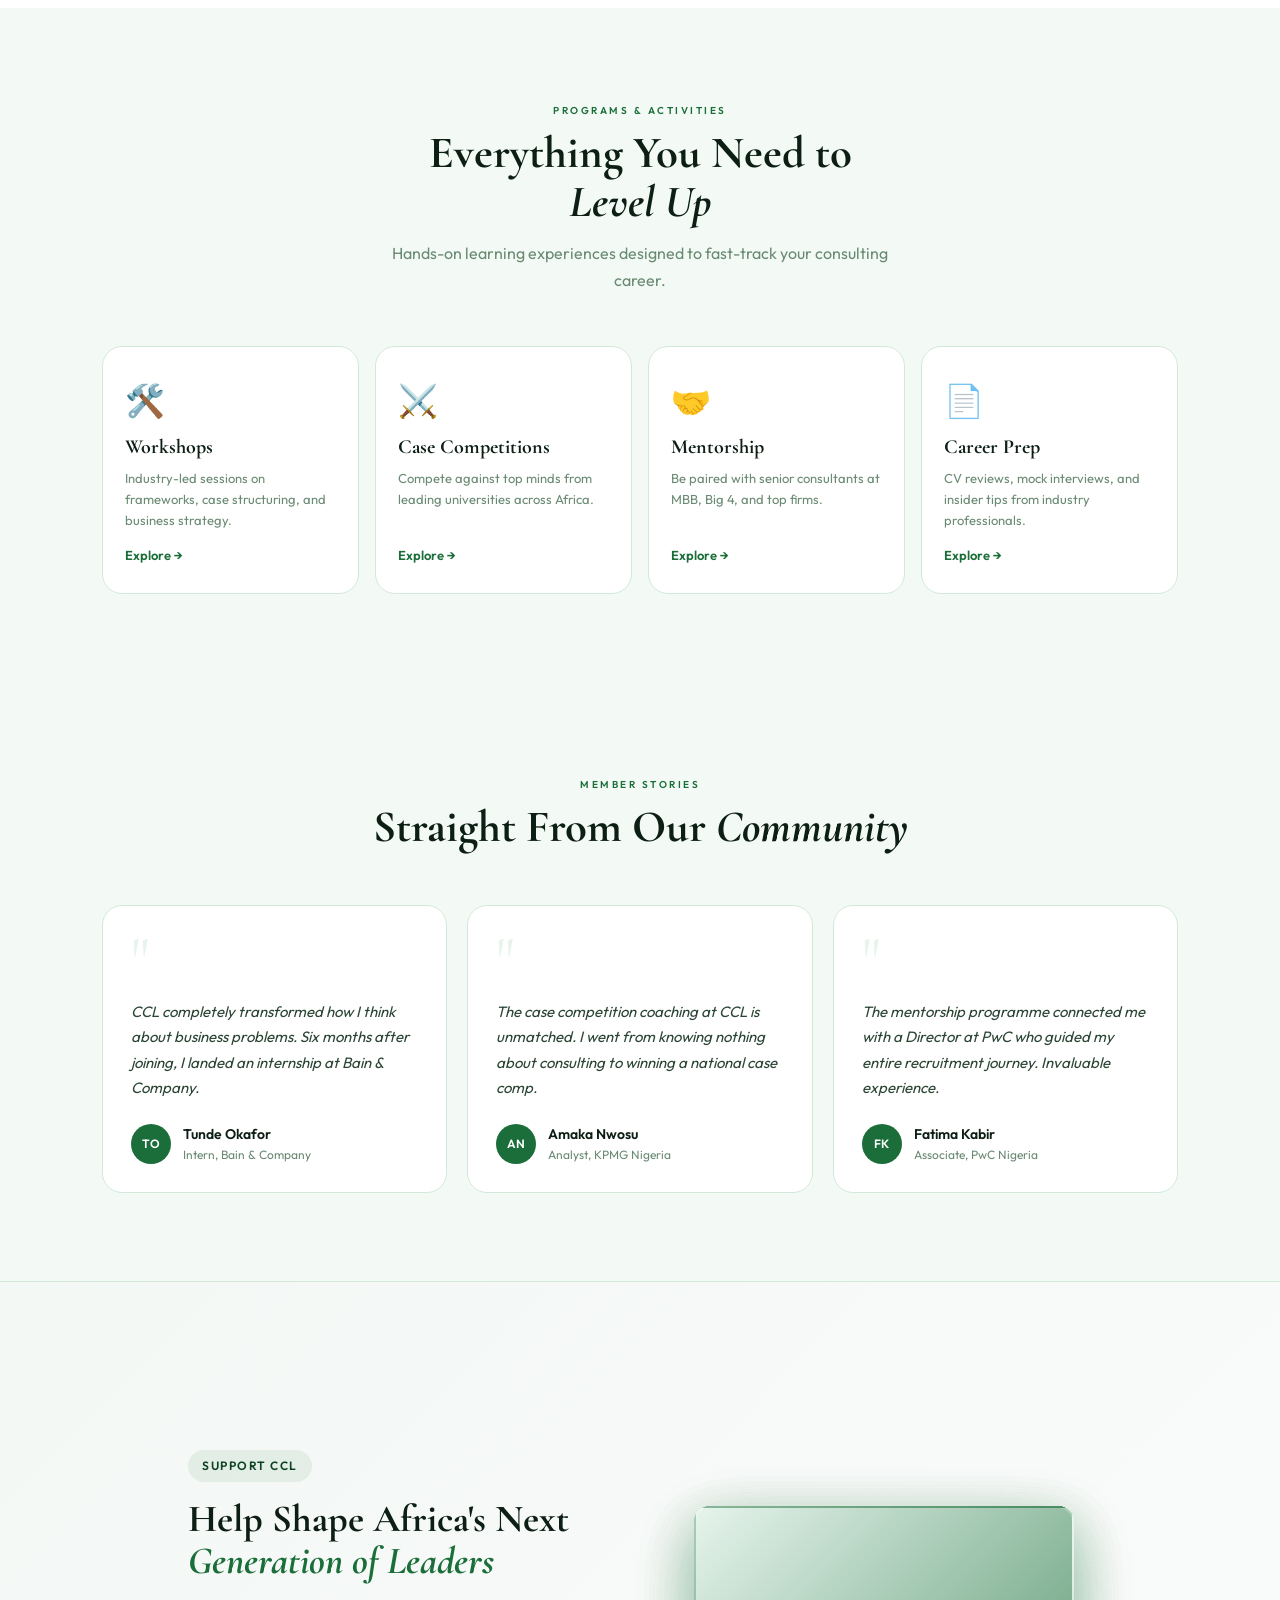
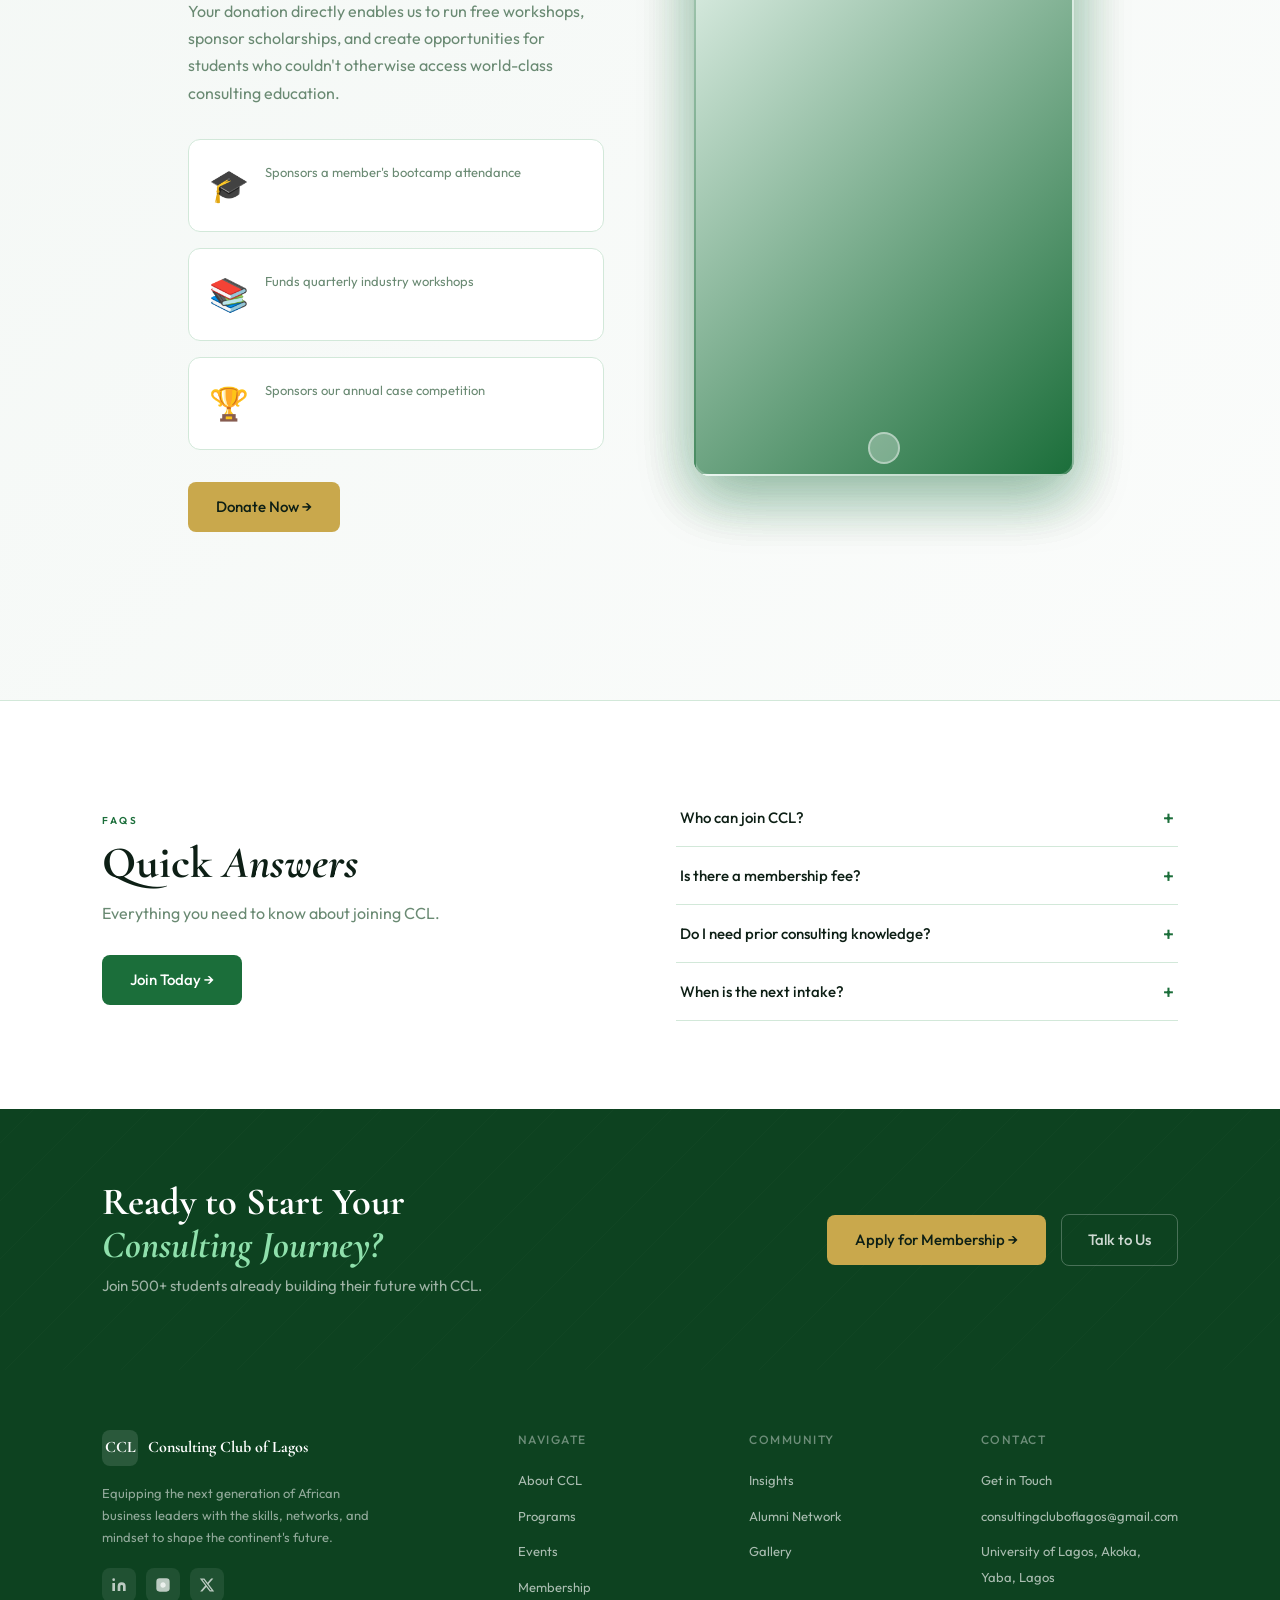
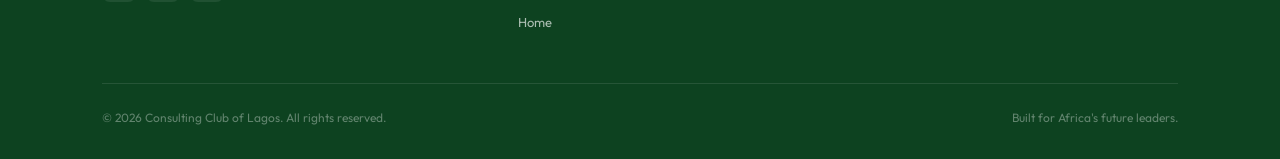
==== commit 13db1b97: "Update site content and styles" ====
--- a/index.html
+++ b/index.html
@@ -30,7 +30,7 @@
         The Consulting Club of Lagos is where ambitious students transform into business leaders. We sharpen minds, build networks, and launch careers across Africa and beyond.
       </p>
       <div class="hero-actions anim" data-delay="0.3">
-        <a href="membership.html" class="btn btn-gold">Join CCL Today →</a>
+        <!-- <a href="membership.html" class="btn btn-gold">Join CCL Today →</a> -->
         <a href="about.html" class="btn btn-outline-white">Learn More</a>
       </div>
     </div>
